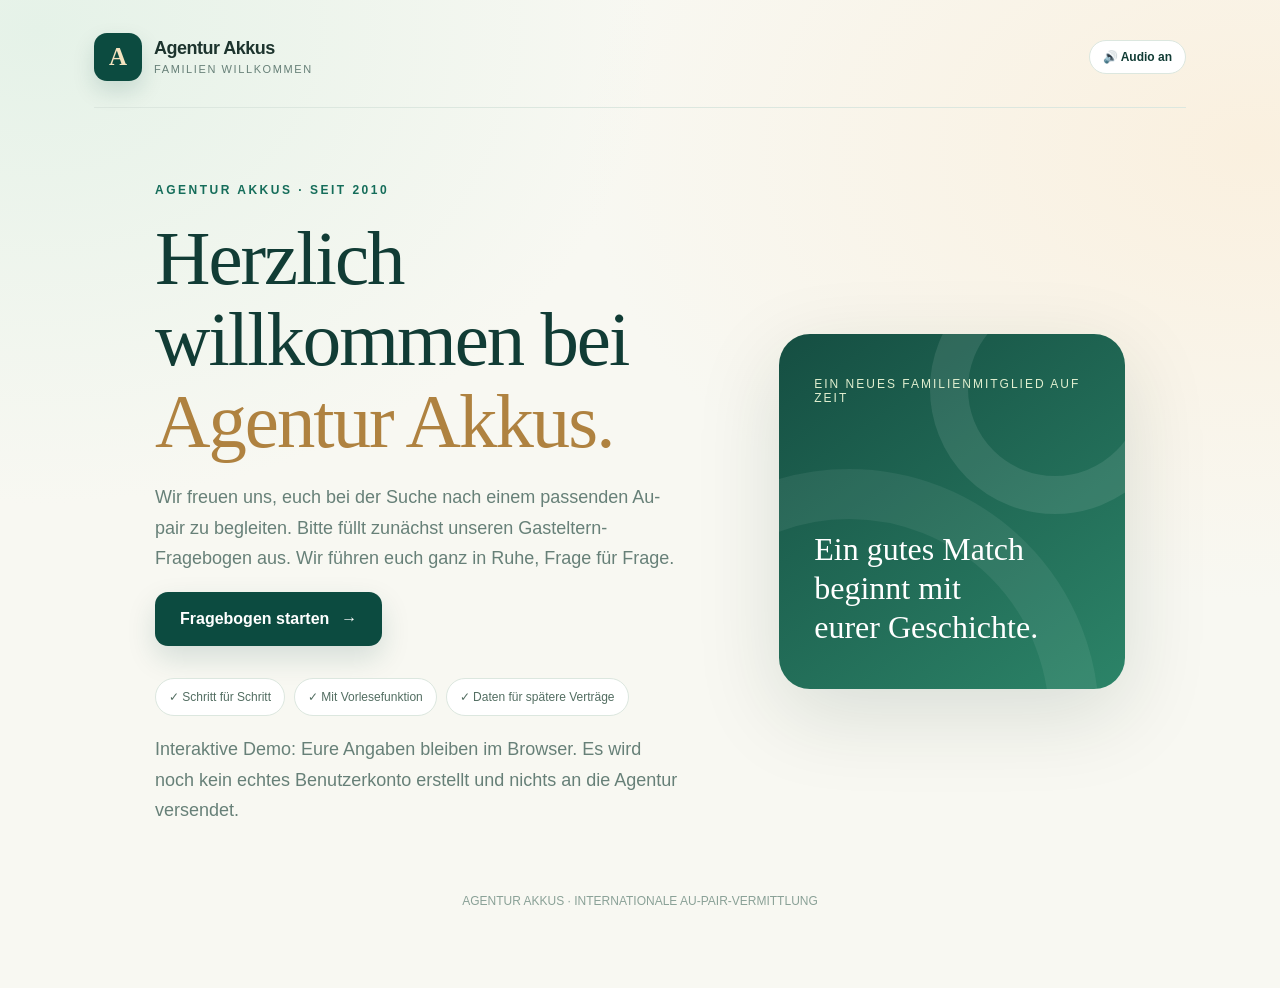
==== akkus-gasteltern-fragebogen/index.html @ 201a1f7a "Read only the main question aloud and retain free natural German voice selection" ====
<!doctype html>
<html lang="de">
<head>
<meta charset="utf-8"><meta name="viewport" content="width=device-width,initial-scale=1,viewport-fit=cover"><meta name="theme-color" content="#104e43"><meta name="referrer" content="no-referrer">
<title>Agentur Akkus · Gasteltern-Fragebogen</title>
<style>
:root{--pine:#0c4b40;--green:#156d5a;--deep:#113c35;--accent:#d7b46c;--cream:#f8f8f2;--white:#fff;--text:#1d342e;--muted:#678078;--line:#dce7df;--light:#ecf5ed;--danger:#b84036;--shadow:0 25px 85px rgba(7,44,33,.13)}
*{box-sizing:border-box}html{scroll-behavior:smooth}body{margin:0;min-height:100vh;background:radial-gradient(ellipse at 3% 3%,#e5f2e8 0,transparent 35%),radial-gradient(ellipse at 98% 15%,#faf0df 0,transparent 38%),var(--cream);font-family:Inter,-apple-system,BlinkMacSystemFont,"Segoe UI",sans-serif;color:var(--text);-webkit-font-smoothing:antialiased}
button,input,textarea,select{font:inherit}button{cursor:pointer}a{color:var(--green)}.shell{max-width:1140px;margin:0 auto;padding:25px 24px 80px}.header{display:flex;align-items:center;justify-content:space-between;gap:16px;min-height:64px}.brand{display:flex;align-items:center;gap:12px;text-decoration:none;color:var(--text)}.mark{width:48px;height:48px;border-radius:13px;background:var(--pine);color:#f5e3bf;display:grid;place-items:center;font-size:25px;font-family:Georgia,serif;font-weight:700;box-shadow:0 10px 22px #0c4b4026}.brandword{display:block;font-size:18px;font-weight:800;letter-spacing:-.5px}.subbrand{font-size:11px;color:var(--muted);letter-spacing:1.6px;text-transform:uppercase}.headright{display:flex;gap:8px;align-items:center}.tinybtn{border:1px solid var(--line);border-radius:30px;background:#fff;padding:9px 13px;color:var(--deep);font-weight:650;font-size:12px;white-space:nowrap}.tinybtn:hover{border-color:var(--green)}.topline{border-top:1px solid var(--line);margin:18px 0 35px}.eyebrow{font-size:12px;text-transform:uppercase;letter-spacing:2.5px;font-weight:800;color:var(--green)}.intro{max-width:970px;margin:72px auto 35px;display:grid;grid-template-columns:1.25fr .75fr;gap:48px;align-items:center}.intro h1{font-family:Georgia,'Times New Roman',serif;font-size:clamp(46px,6vw,78px);line-height:1.06;letter-spacing:-2px;font-weight:500;color:var(--deep);margin:20px 0}.intro p{color:var(--muted);font-size:18px;line-height:1.7;max-width:530px}.gold{color:#af8240}.btn{border:1px solid transparent;display:inline-flex;align-items:center;justify-content:center;gap:12px;padding:16px 24px;border-radius:13px;min-height:54px;font-weight:760;transition:transform .15s,background .15s;white-space:normal;text-align:center}.btn:hover{transform:translateY(-1px)}.btn:focus-visible,.tinybtn:focus-visible,input:focus-visible,textarea:focus-visible,select:focus-visible,.choice:focus-visible{outline:3px solid var(--accent);outline-offset:2px}.primary{background:var(--pine);color:white;box-shadow:0 12px 29px #0c4b4026}.primary:hover{background:#126353}.secondary{color:var(--pine);background:white;border-color:var(--line)}.plain{color:var(--muted);background:transparent;padding:13px}.decor{height:355px;border-radius:31px;background:linear-gradient(145deg,#154e42,#2c8468);position:relative;overflow:hidden;box-shadow:var(--shadow);color:#fff}.decor:after{content:'';width:400px;height:400px;border-radius:50%;position:absolute;left:-180px;bottom:-280px;border:50px solid #ffffff11}.decor .sun{position:absolute;width:250px;height:250px;top:-70px;right:-55px;border:38px solid #ffffff18;border-radius:50%}.decor .inscription{position:absolute;top:43px;left:35px;right:35px;z-index:1;color:#e0eecf;font-size:12px;letter-spacing:2px;text-transform:uppercase}.decor .quote{font-family:Georgia,serif;position:absolute;bottom:42px;left:35px;right:22px;font-size:32px;line-height:1.22}.stepsrow{display:flex;flex-wrap:wrap;gap:9px;margin-top:32px}.stepsrow span{display:inline-flex;align-items:center;gap:7px;background:#fff;border:1px solid var(--line);border-radius:30px;font-size:12px;color:#526d61;padding:11px 13px}.note{font-size:12px;line-height:1.6;color:var(--muted);margin:18px 0}.regwrap{max-width:560px;margin:50px auto}.spotlight{background:#fff;border:1px solid #e2eae3;border-radius:29px;padding:44px 46px 35px;box-shadow:var(--shadow);position:relative;animation:spot .25s ease-out}.spotlight:before{content:'';pointer-events:none;position:absolute;inset:-11px;border:2px solid #d0e6d3;border-radius:38px;opacity:.65}@keyframes spot{from{transform:scale(.975) translateY(10px);opacity:.25}to{transform:scale(1) translateY(0);opacity:1}}.regwrap h1,.question h1,.done h1{font-family:Georgia,serif;line-height:1.12;color:var(--deep);font-weight:500;letter-spacing:-1.2px}.regwrap h1{font-size:clamp(35px,5vw,47px);margin:12px 0 12px}.regwrap .regdesc{color:var(--muted);line-height:1.6;margin:0 0 26px}.tag{display:inline-flex;align-items:center;gap:6px;border-radius:30px;background:#edf5eb;color:var(--green);font-size:11px;letter-spacing:.8px;font-weight:800;padding:9px 12px;text-transform:uppercase}.field{margin:18px 0}.field label,.fieldlegend{display:block;font-size:14px;font-weight:740;margin-bottom:9px}.fieldhint{color:var(--muted);font-weight:400;font-size:12px;display:block;margin-top:5px}.input,.select,.textarea{display:block;min-height:58px;width:100%;padding:14px 16px;border:1.5px solid #ccdcd2;background:#fcfefc;color:var(--deep);border-radius:12px;font-size:17px;outline:none;transition:border .15s,box-shadow .15s}.input:focus,.select:focus,.textarea:focus{border-color:var(--green);box-shadow:0 0 0 4px #e3f4e8}.textarea{min-height:105px;resize:vertical}.formfields{display:grid;grid-template-columns:1fr 1fr;gap:0 16px}.formfields .wide{grid-column:1/-1}.choicegroup{display:flex;gap:9px;flex-wrap:wrap}.choice{border:1.5px solid #d3e1d7;background:#fff;border-radius:12px;min-height:50px;padding:12px 16px;color:var(--deep);font-size:14px;font-weight:650}.choice.selected{background:var(--pine);color:white;border-color:var(--pine)}.optionhint{font-weight:400;color:var(--muted);font-size:12px;margin-top:7px;line-height:1.5}.chkline{display:flex;align-items:flex-start;gap:12px;cursor:pointer;line-height:1.6;font-weight:650}.chkline input{width:22px;height:22px;accent-color:var(--pine);flex-shrink:0;margin:1px 0}.progressarea{max-width:900px;margin:28px auto 25px}.progress-top{display:flex;justify-content:space-between;align-items:center;gap:12px;margin-bottom:11px;color:var(--muted);font-size:13px}.progress-top b{color:var(--pine);font-size:17px}.progress-track{height:9px;border-radius:10px;background:#e1e9e1;overflow:hidden}.progress-fill{height:100%;border-radius:10px;background:linear-gradient(90deg,var(--green),#80aa76);transition:width .2s}.sections{display:flex;gap:6px;overflow-x:auto;scrollbar-width:none;margin:16px 0 0;padding-bottom:7px}.sections::-webkit-scrollbar{display:none}.section-pill{flex:1;min-width:130px;border:1px solid var(--line);background:#fff;color:var(--muted);padding:11px 10px;font-size:11px;font-weight:700;border-radius:11px;white-space:nowrap;text-align:center}.section-pill.active{background:var(--pine);color:white;border-color:var(--pine)}.section-pill.completed{background:#e7f3e8;color:var(--green);border-color:#c6ddcb}.question{max-width:800px;margin:36px auto 0}.focus-wrap{position:relative}.focus-wrap:before{content:'';position:absolute;z-index:-1;width:95%;height:100%;left:2%;top:16px;background:#d7e4d8;filter:blur(45px);border-radius:50%}.qmeta{display:flex;gap:8px;align-items:center;justify-content:space-between;margin-bottom:21px;flex-wrap:wrap}.qcount{color:var(--muted);font-size:13px}.voicepanel{margin-top:14px;padding:15px;background:#f5f9f6;border:1px solid var(--line);border-radius:14px}.voicepanel[hidden]{display:none!important}.voicepanel .fieldlegend{margin-bottom:9px}.voicepanel .optionhint{margin-bottom:0}.question h1{font-size:clamp(33px,5.5vw,52px);margin:14px 0 12px;max-width:650px}.qdesc{font-size:16px;color:var(--muted);line-height:1.62;max-width:600px;margin:0 0 24px}.voicebtn{display:inline-flex;gap:7px;align-items:center;border:1px solid var(--line);padding:9px 13px;background:#f8fbf8;border-radius:30px;color:var(--deep);font-size:12px;font-weight:740}.err{color:var(--danger);background:#ffefed;border:1px solid #efbbb4;padding:12px;border-radius:9px;font-size:13px;line-height:1.4;margin:13px 0 0}.foot{display:flex;align-items:center;justify-content:space-between;gap:12px;margin-top:27px;padding-top:24px;border-top:1px solid var(--line)}.footright{display:flex;gap:9px}.infonote{margin-top:17px;font-size:12px;line-height:1.6;color:var(--muted)}.mini{font-size:12px}.divider{height:1px;background:var(--line);margin:25px 0}.done{max-width:850px;margin:45px auto}.done h1{font-size:clamp(37px,5vw,55px)}.summary-section{border:1px solid var(--line);border-radius:14px;background:white;margin:12px 0;overflow:hidden}.summary-section h3{padding:17px 20px;border-bottom:1px solid var(--line);margin:0;font-size:16px;color:var(--deep)}.summary-items{display:grid;grid-template-columns:1fr 1fr;gap:10px;padding:18px 20px}.summary-item small{display:block;color:var(--muted);font-size:11px;margin-bottom:4px}.summary-item span{display:block;font-size:14px;color:var(--text);word-break:break-word}.summary-actions{display:flex;gap:8px;flex-wrap:wrap}.ba-label{color:#c49d62;font-weight:800;font-size:11px;letter-spacing:.8px}.footerbrand{text-align:center;color:#8aa197;font-size:12px;margin:50px auto 0}#printReport{display:none}
@media(max-width:720px){.shell{padding:16px 14px 45px}.header{min-height:52px}.mark{height:40px;width:40px;font-size:20px}.brandword{font-size:16px}.subbrand{font-size:9px}.headright .savebtn{display:none}.topline{margin:12px 0 20px}.intro{display:block;margin:36px 0}.intro h1{font-size:49px}.intro p{font-size:16px}.decor{height:215px;margin:32px 0 0}.decor .quote{font-size:26px;bottom:25px}.decor .inscription{top:25px}.spotlight{padding:26px 20px 25px;border-radius:23px}.spotlight:before{inset:-5px;border-radius:28px}.question{margin-top:22px}.question h1{font-size:35px}.qmeta{margin-bottom:14px}.formfields{grid-template-columns:1fr}.formfields .wide{grid-column:auto}.field{margin:13px 0}.foot{display:block}.footright{margin-top:12px;display:flex}.footright .btn{flex:1;padding:14px 10px;min-width:0}.foot>.btn{width:100%}.regwrap{margin:29px auto}.summary-items{grid-template-columns:1fr}.sections .section-pill{min-width:132px}.headright{gap:5px}.tinybtn{padding:8px 9px}.decor .sun{width:160px;height:160px}}
@media print{body{background:white;color:black}#app{display:none!important}#printReport{display:block!important;margin:10mm;font-size:12px}#printReport h1{font-family:Georgia,serif;font-size:28px}#printReport h2{font-size:16px;padding:5px 0;border-bottom:1px solid #bbb}#printReport table{width:100%;border-collapse:collapse}#printReport td{vertical-align:top;border-bottom:1px solid #ddd;padding:6px 3px}#printReport td:first-child{width:42%;color:#555}#printReport section{page-break-inside:avoid}}
</style>
</head>
<body>
<div id="app" class="shell"></div><div id="printReport"></div>
<script>
(()=>{'use strict';
const $=q=>document.querySelector(q),app=$('#app');
const secNames=['Familie & Kontakt','Kinder & Haushalt','Wohnen & Umgebung','Alltag & Aufgaben','Wünsche & Profil','BA & Vertrag'];
const BA_MAP={apFirst:'4',apLast:'5',apDob:'6',apNation:'7',apGender:'8',apEntry:'9',street:'10',houseNo:'11',zip:'12',city:'13',phone:'14',mail:'15',p1first:'16',p1last:'17',p1nation:'18',single:'19',p2first:'20',p2last:'21',p2nation:'22',relation:'23',kids:'24',apContractStart:'25',apContractEnd:'25',apRelated:'26',germanMotherTongue:'27',euMember:'28',apGermanA1:'29',apCultural:'30',course70:'31',courseProvider:'32',courseTravel:'33',familyConnection:'34',careDuties:'35',outsideWork:'36',overLimit:'37',freeTime:'38',paidHoliday:'39',roomOwn:'40',freeFood:'41',sharedMeals:'42',pocket280:'43',insured:'44',insuranceProvider:'45',religiousPractice:'46',apVisa:'47',apMediated:'48',apMediator:'49',apInitiative:'50',apRecruited:'51',apAgencySupport:'52',currentAP:'53',oldAPEnd:'54',oldAPFirst:'55',oldAPLast:'56',oldAPDob:'57',oldAPNation:'58',contractAttached:'59',baLeaflet:'60',baRemark:'61',baSignPlace:'62',baSignDate:'63'};
const raw=[];let active=[],state={phase:'welcome',values:{},stepId:'',autoAudio:true,visited:{},email:'',error:''};
const txt=(id,label,required=false,extra={})=>({id,label,type:'text',required,...extra});
const dat=(id,label,required=false)=>({id,label,type:'date',required});
const rad=(id,label,options=['Ja','Nein'],required=false,extra={})=>({id,label,type:'radio',options,required,...extra});
const yes=(id,label,required=false)=>rad(id,label,['Ja','Nein','Noch nicht bekannt'],required);
const sel=(id,label,options,required=false)=>({id,label,type:'select',options,required});
const area=(id,label,required=false)=>({id,label,type:'textarea',required});
const num=(id,label,required=false,extra={})=>({id,label,type:'number',required,...extra});
const check=(id,label)=>({id,label,type:'check',required:false});
const multi=(id,label,options)=>({id,label,type:'multi',options,required:false});
function add(sec,id,title,desc,fields,extra={}){if(fields.length>3)throw Error('Too many fields: '+id);raw.push({sec,id,title,desc,fields,...extra})}
const opt=(id)=>String(state.values[id]??'').trim();
// 1: Adults & contact; official BA references 10-23 & family questionnaire.
add(0,'one-name','Wie heißt Elternteil 1?','Bitte gebt den Vor- und Nachnamen ein.',[txt('p1first','Vorname',true,{ba:'16'}),txt('p1last','Nachname',true,{ba:'17'})]);
add(0,'single','Seid ihr alleinerziehend?','Wenn du allein erziehst, überspringen wir automatisch Elternteil 2.',[rad('single','Familienform',['Ja, ich bin alleinerziehend','Nein, wir sind zwei Elternteile'],true,{ba:'19, 23'})]);
add(0,'one-details','Ein paar Angaben zu Elternteil 1','Für Familienprofil und BA-Fragebogen.',[txt('p1nation','Staatsangehörigkeit',true,{ba:'18'}),dat('p1dob','Geburtsdatum (freiwillig)'),txt('p1job','Beruf (freiwillig)')]);
add(0,'two-name','Wie heißt Elternteil 2?','Bitte gebt den Vor- und Nachnamen ein.',[txt('p2first','Vorname',true,{ba:'20'}),txt('p2last','Nachname',true,{ba:'21'})],{when:()=>opt('single')!=='Ja, ich bin alleinerziehend'});
add(0,'two-details','Angaben zu Elternteil 2','Nur bei Familien mit zwei Elternteilen.',[txt('p2nation','Staatsangehörigkeit',true,{ba:'22'}),dat('p2dob','Geburtsdatum (freiwillig)'),txt('p2job','Beruf (freiwillig)')],{when:()=>opt('single')!=='Ja, ich bin alleinerziehend'});
add(0,'relation','Wie lebt ihr zusammen?','Diese Angabe wird für das BA-Formular benötigt.',[sel('relation','Familienverhältnis',['Ehepartner/in','Lebenspartner/in','Unverheiratetes Paar'],true,{ba:'19, 23'})],{when:()=>opt('single')!=='Ja, ich bin alleinerziehend'});
add(0,'address-1','Wie lautet eure Straße?','Bitte gebt die Wohnanschrift eurer Gastfamilie ein.',[txt('street','Straße',true,{ba:'10'}),txt('houseNo','Hausnummer',true,{ba:'11'})]);
add(0,'address-2','Wo wohnt eure Familie?','Postleitzahl und Wohnort werden auch für den Vertrag benötigt.',[txt('zip','Postleitzahl',true,{ba:'12',inputmode:'numeric'}),txt('city','Wohnort',true,{ba:'13'})]);
add(0,'contact','Wie erreichen wir euch?','Bitte gebt eure Telefonnummer und Kontakt-E-Mail ein.',[txt('phone','Telefonnummer',true,{type:'tel',ba:'14'}),txt('mail','E-Mail',true,{type:'email',ba:'15'})]);
add(0,'one-extra','Weitere Angaben zu Elternteil 1','Diese Angaben aus dem ergänzenden Familienfragebogen sind freiwillig.',[rad('p1athome','Elternteil 1 tagsüber zu Hause?'),txt('p1religion','Konfession Elternteil 1 (freiwillig)')],{optional:true});
add(0,'two-extra','Weitere Angaben zu Elternteil 2','Diese Angaben aus dem ergänzenden Familienfragebogen sind freiwillig.',[rad('p2athome','Elternteil 2 tagsüber zu Hause?'),txt('p2religion','Konfession Elternteil 2 (freiwillig)')],{when:()=>opt('single')!=='Ja, ich bin alleinerziehend',optional:true});
add(0,'agencies','Zuständige Behörden','Hilft später beim Visum und der Behördenkommunikation.',[txt('arbeitsagentur','Zuständige Arbeitsagentur (wenn bekannt)'),txt('auslaenderamt','Zuständige Ausländerbehörde (wenn bekannt)')]);
// 2 children & household.
add(1,'children-count','Wie viele Kinder unter 18 wohnen bei euch?','Für ein Au-pair muss mindestens ein minderjähriges Kind im Haushalt leben.',[num('kids','Anzahl der Kinder unter 18',true,{min:1,max:12,ba:'24'})]);
add(1,'household-others','Leben weitere Personen im Haushalt?','Bitte nennt nur Personen, die für das Zusammenleben mit dem Au-pair relevant sind.',[rad('otherPersons','Weitere Personen?'),txt('otherPersonsDetails','Wenn ja, wer?')]);
add(1,'other-helpers','Habt ihr weitere Unterstützung?','Zum Beispiel Haushaltshilfe oder Kinderbetreuung.',[rad('helpers','Weitere Hilfskräfte?'),txt('helpersDetails','Wenn ja, welche?')]);
add(1,'family-language','Welche Sprachen sprecht ihr?','Die Sprachsituation ist auch für das BA-Verfahren wichtig.',[yes('germanMotherTongue','Ist Deutsch Muttersprache in eurer Familie?',true),txt('otherLanguages','Weitere gesprochene Sprachen')]);
add(1,'family-eu','Staatsangehörigkeit und Au-pair','Mindestens ein erwachsenes Familienmitglied mit deutscher, EU-/EWR- oder Schweizer Staatsangehörigkeit?', [yes('euMember','Trifft diese Aussage zu?',true)]);
// 3 home.
add(2,'home-type','Wie wohnt eure Familie?','So kann sich ein Au-pair euer Zuhause vorstellen.',[sel('urban','Wohnlage',['Großstadt','Stadt','Kleinstadt','Dorf']),sel('housetype','Wohnform',['Haus','Wohnung'])]);
add(2,'home-rooms','Wie groß ist euer Zuhause?','Die Anzahl der Zimmer einschließlich Badezimmer ist optional.',[num('rooms','Anzahl der Zimmer (einschließlich Bad)',false,{min:1,max:99}),txt('bigcity','Nächste größere Stadt')]);
add(2,'home-distances','Wie ist eure Umgebung?','Entfernungen können ungefähr angegeben werden.',[txt('bigcityDistance','Entfernung zur nächsten Großstadt'),txt('shoppingDistance','Entfernung zu Einkaufsmöglichkeiten')]);
add(2,'home-aupair','Wie wohnt euer Au-pair bei euch?','Ein eigenes Zimmer im Haushalt der Gastfamilie gehört zu den BA-Angaben.',[yes('roomOwn','Eigenes Zimmer innerhalb der Familienwohnung?',true),rad('bathOwn','Eigenes Bad?'),rad('tvOwn','Eigenes Fernsehgerät?')]);
add(2,'transport','Wie kommt das Au-pair zur Sprachschule?','Bitte nennt Verkehrsmittel und Entfernung zum nächsten Sprachkurs.',[txt('languageDistance','Entfernung zum nächsten Sprachkurs'),txt('transport','Verfügbare Verkehrsmittel')]);
add(2,'pets','Gibt es Haustiere?','Eine kurze Angabe genügt.',[rad('pets','Haustiere?'),txt('petsType','Wenn ja, welche?')]);
add(2,'smoking','Wird in eurem Haushalt geraucht?','Wichtig für die Auswahl eines passenden Au-pairs.',[rad('smokers','Wird bei euch geraucht?'),rad('aupairSmoke','Darf das Au-pair bei euch rauchen?')]);
add(2,'diet','Wie esst ihr als Familie?','Besondere Wünsche können später auch im Match besprochen werden.',[rad('vegetarian','Lebt eure Familie vegetarisch?'),area('foodNotes','Ernährung / Besonderheiten (freiwillig)')]);
add(2,'special-needs','Gibt es wichtige Besonderheiten?','Freiwillig: Bitte nur Angaben, die für das Zusammenleben oder die Aufgaben des Au-pairs wirklich nötig sind.',[area('specialNeeds','Besonderheiten oder Unterstützungsbedarf (freiwillig)')],{optional:true});
// 4 tasks and BA working conditions.
add(3,'hours','Wann braucht ihr Unterstützung?','Ihr könnt mehrere Zeiten auswählen.',[multi('helpTimes','Übliche Tageszeiten',['Vormittags','Nachmittags','Abends']),txt('dayOff','Bevorzugter freier Tag')]);
add(3,'daily-tasks','Welche Aufgaben sind vorgesehen?','Nur Kinderbetreuung und leichte Hausarbeit im Rahmen eines Au-pair-Verhältnisses.',[multi('tasks','Vorgesehene Aufgaben',['Kinderbetreuung','Leichte Hausarbeit','Einfache Mahlzeiten','Einkaufen','Bügeln'])]);
add(3,'driver','Soll das Au-pair Auto fahren?','Eine Führerscheinanforderung ist optional.',[rad('driver','Führerschein erwünscht?'),txt('drivingNotes','Weitere Hinweise zum Fahren')]);
add(3,'household-association','Gehört das Au-pair zur Familie?','Die Bundesagentur fragt ausdrücklich nach Familienanschluss.',[yes('familyConnection','Mithilfe im Haushalt mit Familienanschluss?',true)]);
add(3,'care','Sind pflegerische Aufgaben vorgesehen?','Die BA fragt nach Kranken-/Altenpflege. Solche Aufgaben gehören nicht zur regulären Au-pair-Tätigkeit.',[yes('careDuties','Pflegebedürftige Personen betreuen?',true)]);
add(3,'family-business','Soll das Au-pair andere Arbeiten ausführen?','Zum Beispiel Tätigkeiten im Familienbetrieb.',[yes('outsideWork','Andere Arbeiten, z. B. im Familienbetrieb?',true)]);
add(3,'daily-hours','Wie lange soll das Au-pair helfen?','Die BA fragt, ob mehr als 6 Stunden täglich oder mehr als 30 Wochenstunden einschließlich Babysitting vorgesehen sind.',[yes('overLimit','Mehr als 6 Stunden täglich oder 30 Stunden wöchentlich?',true)]);
add(3,'free-time','Welche Freizeit ist vorgesehen?','Mindestens 1,5 freie Tage pro Woche, davon monatlich ein Sonntag, und vier freie Abende.',[yes('freeTime','Sind diese freien Zeiten gewährleistet?',true)]);
add(3,'holiday','Wie ist der Urlaub geregelt?','BA-Frage: bezahlter Urlaub, in der Regel vier Wochen pro Jahr.',[yes('paidHoliday','Bekommt das Au-pair den zustehenden bezahlten Urlaub?',true)]);
add(3,'food','Wie wird das Au-pair verpflegt?','Kostenlose Verpflegung und gemeinsame Mahlzeiten sind wichtige Bestandteile.',[yes('freeFood','Volle kostenlose Verpflegung?',true),yes('sharedMeals','Gemeinsame Mahlzeiten und dasselbe Essen?',true)]);
add(3,'pocket','Wie hoch ist das Taschengeld?','Die BA fragt nach 280 Euro monatlich.',[yes('pocket280','Erhält das Au-pair 280 Euro Taschengeld pro Monat?',true)]);
add(3,'course','Wird ein Deutschkurs ermöglicht?','Die BA fragt nach einem Deutschkurs und zusätzlich 70 Euro monatlich.',[yes('course70','Deutschkurs und 70 Euro monatlich zusätzlich?',true)]);
add(3,'course-provider','Wo kann das Au-pair Deutsch lernen?','Sprachschule oder Kursanbieter, wenn bekannt.',[txt('courseProvider','Sprachschule / Kursanbieter'),yes('courseTravel','Übernehmt ihr Fahrtkosten zum nächstgelegenen Sprachkurs?',true)],{when:()=>opt('course70')!=='Nein'});
add(3,'insurance','Wie ist die Versicherung geregelt?','Gefragt wird Versicherung für Krankheit, Schwangerschaft, Geburt und Unfall.',[yes('insured','Ist dieser Versicherungsschutz vorgesehen?',true)]);
add(3,'insurance-provider','Bei welchem Anbieter?','Zum Beispiel Care Concept oder ein anderer Anbieter. Die Auswahl ist noch nicht verbindlich.',[txt('insuranceProvider','Versicherungsanbieter / noch offen')],{when:()=>opt('insured')!=='Nein'});
add(3,'religious-freedom','Ist Religionsausübung möglich?','Die BA fragt nach der Möglichkeit zur freien Religionsausübung.',[yes('religiousPractice','Kann das Au-pair seine Religion ausüben?',true)]);
add(3,'travel-costs','Übernehmt ihr Reisekosten?','Aus dem ergänzenden Familienfragebogen.',[rad('travelExpenses','Reisekosten übernehmen?'),txt('travelAmount','Falls ja, in welcher Höhe?')]);
// 5 wishes, profile.
add(4,'arrival','Wann möchtet ihr ein Au-pair aufnehmen?','Ein ungefährer Zeitraum reicht für das Basisprofil.',[dat('wishStart','Gewünschter Beginn',true),num('wishMonths','Gewünschte Dauer (Monate)',false,{min:1,max:24})]);
add(4,'age-preferences','Habt ihr Wünsche zum Alter?','Die Altersangabe ist nur eine Präferenz.',[sel('agePref','Alter des Au-pairs',['18–20 Jahre','21–25 Jahre','Egal'])]);
add(4,'nationality-preferences','Habt ihr Länderwünsche?','Ihr könnt auch „Egal“ eintragen.',[rad('nationPref','Bestimmte Staatsangehörigkeit erwünscht?'),txt('nationPrefWhich','Wenn ja, welche?')]);
add(4,'family-hobbies','Was macht eure Familie gern?','Erzählt kurz, was euren Alltag besonders macht.',[area('hobbies','Hobbys und Interessen')]);
add(4,'experience','Hattet ihr schon einmal ein Au-pair?','Diese Information hilft uns bei der Begleitung.',[rad('previousExperience','Schon einmal ein Au-pair aufgenommen?'),area('experienceNotes','Erfahrungen / Wünsche (freiwillig)')]);
add(4,'preferences','Was ist euch besonders wichtig?','Zum Beispiel Deutschkenntnisse, Hobbys oder Erfahrung mit Kindern.',[area('familyWishes','Was soll euer Au-pair mitbringen?')]);
add(4,'discovery','Wie habt ihr Agentur Akkus gefunden?','Optional.',[txt('heardOf','Wie habt ihr von Agentur Akkus erfahren?')],{optional:true});
add(4,'share-consent','Dürfen wir eure Adresse weitergeben?','Freiwillige Einwilligung für die Weitergabe an passende Au-pairs oder Gastfamilien. Keine automatische Weitergabe in dieser Demo.',[rad('shareAddress','Adressweitergabe erlaubt?',['Ja, mit Einwilligung','Nein'],true)]);
// BA after match: 4-9, 25-26, 29-30, 47-61, 62-64.
add(5,'aupair-identity','Wie heißt euer ausgewähltes Au-pair?','Diesen Abschnitt könnt ihr nach einem Match ergänzen.',[txt('apFirst','Vorname',false,{ba:'4'}),txt('apLast','Nachname',false,{ba:'5'})]);
add(5,'aupair-bio','Angaben zum Au-pair','Für das Zustimmungs-/Arbeitsgenehmigungsverfahren.',[dat('apDob','Geburtsdatum'),txt('apNation','Staatsangehörigkeit'),sel('apGender','Geschlecht',['Männlich','Weiblich','Divers'])]);
add(5,'aupair-start','Wann kommt das Au-pair?','Einreise und Vertragsdauer können sich unterscheiden.',[dat('apEntry','Einreise zur Familie (BA 9)'),dat('apContractStart','Vertragsbeginn (BA 25)'),dat('apContractEnd','Vertragsende (BA 25)')]);
add(5,'aupair-related','Ist das Au-pair mit euch verwandt?','Diese Frage ist ausdrücklich Bestandteil des BA-Formulars.',[yes('apRelated','Verwandtschaft mit den Gasteltern?')]);
add(5,'aupair-german','Welche Deutschkenntnisse hat das Au-pair?','Das BA-Formular fragt nach Grundkenntnissen der Umgangssprache auf mindestens Niveau A1.',[yes('apGermanA1','Mindestens A1 vorhanden?')]);
add(5,'aupair-goal','Was ist das Ziel des Au-pair-Aufenthalts?','Der Aufenthalt dient insbesondere Sprache und kulturellem Austausch.',[yes('apCultural','Sprachkenntnisse und Allgemeinwissen über Deutschland erweitern?')]);
add(5,'visa','Ist das Visum bereits beantragt?','Nur soweit für das ausgewählte Au-pair ein Visum erforderlich ist.',[rad('apVisa','Visum beantragt?',['Ja','Nein','Nicht erforderlich','Noch nicht bekannt'])]);
add(5,'agency','Wie kam der Kontakt zustande?','Angaben zur Vermittlung nach BA-Fragen 48 und 49.',[yes('apMediated','Wurde das Au-pair vermittelt?'),txt('apMediator','Falls ja: durch wen?',false,{placeholder:'z. B. Agentur Akkus'})]);
add(5,'self-apply','Hat das Au-pair sich selbst beworben?','Zur Unterscheidung von Eigenbewerbung und Anwerbung.',[yes('apInitiative','Selbstständig bei euch beworben?'),yes('apRecruited','Von euch angeworben?')]);
add(5,'agency-support','Wer betreut das Au-pair?','Die BA fragt nach der Betreuung während des Aufenthalts.',[yes('apAgencySupport','Wird es vom Vermittler betreut?')]);
add(5,'previous-ap','Ist noch ein weiteres Au-pair bei euch?','Wenn nein, werden die Angaben zum bisherigen Au-pair übersprungen.',[yes('currentAP','Ist noch ein bisheriges Au-pair in der Familie?')]);
add(5,'previous-ap-details','Angaben zum bisherigen Au-pair','Nur falls derzeit noch ein Au-pair bei euch lebt.',[dat('oldAPEnd','Bis wann bleibt es?'),txt('oldAPFirst','Vorname des bisherigen Au-pairs'),txt('oldAPLast','Nachname des bisherigen Au-pairs')],{when:()=>opt('currentAP')==='Ja'});
add(5,'previous-ap-bio','Weitere Angaben zum bisherigen Au-pair','Geburtsdatum und Staatsangehörigkeit.',[dat('oldAPDob','Geburtsdatum'),txt('oldAPNation','Staatsangehörigkeit')],{when:()=>opt('currentAP')==='Ja'});
add(5,'contract','Ist der Vertrag vorbereitet?','Später wird das unterschriebene offizielle Dokument benötigt.',[rad('contractAttached','Au-pair-Vertrag beigefügt?',['Ja','Nein, wird nachgereicht','Noch nicht bekannt'])]);
add(5,'leaflet','Habt ihr das BA-Merkblatt erhalten?','Bitte beantwortet diese Frage erst nach tatsächlichem Erhalt.',[yes('baLeaflet','Merkblatt „Au-pair in deutschen Familien“ erhalten?')]);
add(5,'remark','Möchtet ihr etwas ergänzen?','Bemerkungen für das BA-Formular.',[area('baRemark','Bemerkungen (BA 61)')],{optional:true});
add(5,'signature','Angaben zur Unterschrift','Für die offizielle Einreichung muss der BA-Fragebogen zusätzlich eigenhändig oder zulässig elektronisch unterschrieben werden.',[txt('baSignPlace','Ort (BA 62)'),dat('baSignDate','Datum (BA 63)'),check('baSignPending','Mir ist bekannt, dass eine echte Unterschrift noch erforderlich ist.')]);
function getSteps(){const list=[];for(const q of raw){if(q.sec===1 && q.id==='household-others'){let n=Math.min(12,Math.max(0,parseInt(opt('kids')||'0',10)||0));for(let i=0;i<n;i++){list.push({sec:1,id:`child-${i+1}`,title:`Erzählt uns von Kind ${i+1}`,desc:'Vorname, Geburtsdatum und Betreuung bzw. Schule.',fields:[txt(`child${i+1}name`,'Vorname des Kindes',true),dat(`child${i+1}birth`,'Geburtsdatum',true),sel(`child${i+1}place`,'Kindergarten oder Schule?',['Kindergarten','Schule','Zu Hause','Anderes'])]})}}if(!q.when||q.when())list.push(q)}return list}
const esc=s=>String(s??'').replace(/[&<>"']/g,c=>({'&':'&amp;','<':'&lt;','>':'&gt;','"':'&quot;',"'":'&#39;'}[c]));
const head=`<header class="header"><a class="brand" href="#" id="toHome" aria-label="Agentur Akkus"><span class="mark">A</span><span><span class="brandword">Agentur Akkus</span><span class="subbrand">Familien willkommen</span></span></a><div class="headright"><button class="tinybtn" id="audioToggle" title="Automatisches Vorlesen ein- und ausschalten">${state.autoAudio?'🔊 Audio an':'🔇 Audio aus'}</button><button class="tinybtn savebtn" id="saveLocal" title="Nur auf diesem Gerät speichern">Zwischenspeichern</button></div></header><div class="topline"></div>`;
function header(){return `<header class="header"><div class="brand"><span class="mark">A</span><span><span class="brandword">Agentur Akkus</span><span class="subbrand">Familien willkommen</span></span></div><div class="headright"><button class="tinybtn" id="audioToggle" title="Automatisches Vorlesen">${state.autoAudio?'🔊 Audio an':'🔇 Audio aus'}</button>${state.phase==='form'||state.phase==='done'?'<button class="tinybtn savebtn" id="saveLocal">Zwischenspeichern</button>':''}</div></header><div class="topline"></div>`}
function renderWelcome(){app.innerHTML=header()+`<main class="intro"><div><span class="eyebrow">Agentur Akkus · Seit 2010</span><h1>Herzlich willkommen bei <span class="gold">Agentur Akkus.</span></h1><p>Wir freuen uns, euch bei der Suche nach einem passenden Au-pair zu begleiten. Bitte füllt zunächst unseren Gasteltern-Fragebogen aus. Wir führen euch ganz in Ruhe, Frage für Frage.</p><button class="btn primary" id="startWelcome">Fragebogen starten <span aria-hidden="true">→</span></button><div class="stepsrow"><span>✓ Schritt für Schritt</span><span>✓ Mit Vorlesefunktion</span><span>✓ Daten für spätere Verträge</span></div><p class="note">Interaktive Demo: Eure Angaben bleiben im Browser. Es wird noch kein echtes Benutzerkonto erstellt und nichts an die Agentur versendet.</p></div><div class="decor" aria-hidden="true"><div class="sun"></div><div class="inscription">Ein neues Familienmitglied auf Zeit</div><div class="quote">Ein gutes Match<br>beginnt mit<br>eurer Geschichte.</div></div></main><div class="footerbrand">AGENTUR AKKUS · INTERNATIONALE AU-PAIR-VERMITTLUNG</div>`}
function renderReg(){app.innerHTML=header()+`<main class="regwrap"><div class="spotlight"><span class="tag">Schritt 1 · Demo-Anmeldung</span><h1>Schön, dass ihr da seid.</h1><p class="regdesc">Gebt eure E-Mail-Adresse ein und wählt ein Passwort für die Demo. Danach startet euer Fragebogen mit Fortschrittsanzeige.</p><form id="regForm"><div class="field"><label for="regEmail">E-Mail-Adresse</label><input class="input" id="regEmail" type="email" autocomplete="email" required value="${esc(state.email)}" placeholder="familie@beispiel.de"></div><div class="field"><label for="regPassword">Neues Demo-Passwort</label><input class="input" type="password" id="regPassword" autocomplete="new-password" minlength="8" required placeholder="Mindestens 8 Zeichen"></div><div class="note">Dies ist noch keine echte Registrierung: Das Passwort wird weder gespeichert noch an einen Server übertragen. Bitte verwendet kein Passwort, das ihr anderswo benutzt.</div>${state.error?`<div class="err" role="alert">${esc(state.error)}</div>`:''}<button class="btn primary" style="width:100%" type="submit">Weiter zum Familienprofil →</button></form></div></main>`}
function sectionProgress(){const list=getSteps().filter(x=>x.sec<5);const handled=list.filter(q=>state.visited[q.id]).length;const progress=list.length?Math.round(100*handled/list.length):0;return {handled,total:list.length,progress}}
function getActive(){active=getSteps();let i=active.findIndex(q=>q.id===state.stepId);if(i<0)i=0;state.stepId=active[i]?.id??'';return {i,q:active[i]}}
function fieldHTML(f){let value=state.values[f.id];const hint=f.hint?`<div class="fieldhint">${esc(f.hint)}</div>`:'';
let out=`<div class="field ${f.type==='textarea'||f.type==='multi'?'wide':''}">`;
if(f.type==='check')return out+`<label class="chkline"><input type="checkbox" data-field="${f.id}" ${value?'checked':''}><span>${esc(f.label)}</span></label></div>`;
out+=`<label class="fieldlegend" for="f-${esc(f.id)}">${esc(f.label)} ${f.required?'<span style="color:#b54b3c">*</span>':''}</label>`;
if(f.type==='radio'||f.type==='multi'){let vals=f.type==='multi'?(Array.isArray(value)?value:[]):[];out+=`<div class="choicegroup" role="group" aria-label="${esc(f.label)}">${f.options.map(o=>`<button type="button" class="choice ${f.type==='radio'?value===o?'selected':'':vals.includes(o)?'selected':''}" data-choice="${esc(f.id)}" data-option="${esc(o)}" aria-pressed="${f.type==='radio'?value===o:vals.includes(o)}">${esc(o)}</button>`).join('')}</div>`}
else if(f.type==='select'){out+=`<select id="f-${esc(f.id)}" data-field="${esc(f.id)}" class="select"><option value="">Bitte auswählen</option>${f.options.map(o=>`<option ${value===o?'selected':''}>${esc(o)}</option>`).join('')}</select>`}
else if(f.type==='textarea')out+=`<textarea id="f-${esc(f.id)}" data-field="${esc(f.id)}" class="textarea" placeholder="Hier könnt ihr eure Antwort eingeben">${esc(value)}</textarea>`;
else {const type=f.type||'text';out+=`<input id="f-${esc(f.id)}" data-field="${esc(f.id)}" class="input" type="${esc(type)}" ${f.min!==undefined?`min="${f.min}"`:''} ${f.max!==undefined?`max="${f.max}"`:''} ${f.inputmode?`inputmode="${f.inputmode}"`:''} value="${esc(value)}" ${f.required?'required':''} placeholder="${esc(f.placeholder||'Bitte eingeben')}">`}
return out+hint+`</div>`;
}
let preferredVoiceName='';
try{preferredVoiceName=localStorage.getItem('agenturAkkusVoiceNameV2')||''}catch{}
function germanVoices(){
  if(!('speechSynthesis' in window))return [];
  return window.speechSynthesis.getVoices().filter(v=>/^de([_-]|$)/i.test(v.lang||''));
}
function voiceScore(v){
  const n=v.name.toLowerCase();let score=(v.lang||'').toLowerCase()==='de-de'?60:30;
  if(/natural|neural|premium|enhanced|hochwertig|high quality/i.test(n))score+=100;
  if(/google/i.test(n))score+=35;
  if(/microsoft/i.test(n))score+=25;
  if(/anna|petra|katja|siri|helena|marlene|viktoria|klara|isabella|seraphina/i.test(n))score+=18;
  if(/compact|basic|espeak|robot|low quality/i.test(n))score-=100;
  if(v.default)score+=8;
  return score;
}
function voiceOptionsHTML(){
  const vv=germanVoices().slice().sort((a,b)=>voiceScore(b)-voiceScore(a));
  if(!vv.length)return '<option value="">Automatisch – deutsche Browserstimme</option>';
  return '<option value="">Automatisch – beste verfügbare Stimme</option>'+vv.map(v=>'<option value="'+esc(v.name)+'" '+(preferredVoiceName===v.name?'selected':'')+'>'+esc(v.name)+' ('+esc(v.lang)+')</option>').join('');
}
function voicePanelHTML(){return '<div class="voicepanel" id="voicePanel" hidden><label for="voiceSelect" class="fieldlegend">Deutsche Stimme auswählen</label><select class="select" id="voiceSelect">'+voiceOptionsHTML()+'</select><p class="optionhint">Kostenlos: Wir verwenden die verfügbaren Stimmen deines Geräts. Eine natürlichere Stimme wird bevorzugt, wenn sie vorhanden ist.</p></div>'}
function renderForm(){const {i,q}=getActive();if(!q){state.phase='done';render();return}const p=sectionProgress();const unit=q.sec;const isBA=unit===5;
let pills=secNames.map((name,idx)=>`<span class="section-pill ${idx===unit?'active':idx<unit?'completed':''}" title="${esc(name)}">${idx<unit?'✓ ':idx===unit?'● ':''}${esc(name)}</span>`).join('');
app.innerHTML=header()+`<div class="progressarea"><div class="progress-top"><span>${isBA?'Zusatzangaben nach dem Match':'Euer Familienprofil wird Schritt für Schritt vollständig'}</span><b>${isBA?'BA-Ergänzung':`${p.progress}% bearbeitet`}</b></div><div class="progress-track"><div class="progress-fill" style="width:${p.progress}%"></div></div><div class="sections">${pills}</div></div><main class="question"><div class="focus-wrap"><div class="spotlight" id="spot"><div class="qmeta"><span class="tag">${isBA?'BA & Vertrag':`Einheit ${unit+1} von 5`}</span><span class="qcount">Frage ${i+1} von ${active.length}</span></div><h1>${esc(q.title)}</h1><p class="qdesc">${esc(q.desc)}</p><button type="button" class="voicebtn" id="readQuestion" title="Nur die Hauptfrage vorlesen">🔊 Frage vorlesen</button> <button type="button" class="voicebtn" id="voiceSettings" aria-expanded="false">🎙 Stimme wählen</button>${voicePanelHTML()}<div class="divider"></div><div class="formfields">${q.fields.map(fieldHTML).join('')}</div>${state.error?`<div class="err" role="alert">${esc(state.error)}</div>`:''}<div class="foot"><button class="btn secondary" id="goBack" ${i===0?'disabled':''}>← Zurück</button><div class="footright">${q.optional||isBA?`<button class="btn plain" id="skipQuestion">Später</button>`:''}<button class="btn primary" id="goNext">${i===active.length-1?'Zur Übersicht ✓':q.sec===4&&i<active.length-1&&active[i+1].sec===5?'Profil abschließen →':'Weiter →'}</button></div></div><p class="infonote">${isBA?'Angaben nach dem Match ergänzen. Hier wird kein offizielles BA-Formular eingereicht.':'Nur die aktuelle Frage ist aktiv. Mit „Zurück“ könnt ihr Antworten jederzeit ändern.'}</p></div></div><p class="footerbrand">AGENTUR AKKUS · GASTELTERN-FRAGEBOGEN</p></main>`;
}
function validate(q){for(const f of q.fields){if(!f.required)continue;const v=state.values[f.id];if(v===undefined||v===null||String(v).trim()===''){return `Bitte füllt das Feld „${f.label}“ aus.`}if(f.type==='email'&&!/^\S+@\S+\.\S+$/.test(v))return 'Bitte gebt eine gültige E-Mail-Adresse ein.';if(f.id==='kids'&&(+v<1||+v>12))return 'Bitte gebt eine Anzahl zwischen 1 und 12 an.'}
if(q.id==='contact'){let v=opt('mail');if(!/^\S+@\S+\.\S+$/.test(v))return 'Bitte gebt eine gültige Kontakt-E-Mail ein.'}return ''}
function countAnswered(){return Object.entries(state.values).filter(([k,v])=>v!==''&&v!=null&&(Array.isArray(v)?v.length>0:v!==false)).length}
function family(){const last=opt('p1last');return last?'Familie '+last:'eure Familie'}
function summaryData(){const sections=secNames.map(name=>({name,rows:[]}));const seen=new Set();getSteps().forEach(step=>{step.fields.forEach(f=>{if(seen.has(f.id))return;seen.add(f.id);let v=state.values[f.id];if(v==null||v===''||(Array.isArray(v)&&!v.length))return;v=Array.isArray(v)?v.join(', '):v===true?'Ja':v===false?'Nein':String(v);sections[step.sec].rows.push({label:f.label+((BA_MAP[f.id]||f.ba)?` (BA ${BA_MAP[f.id]||f.ba})`:''),value:v,key:f.id})})});return sections}
function renderDone(){let rows=summaryData();let baseDone=getSteps().filter(s=>s.sec<5&&s.fields.some(f=>f.required)&&!validate(s)).length;let missing=getSteps().filter(s=>s.sec<5&&s.fields.some(f=>f.required)&&validate(s)).length;
app.innerHTML=header()+`<main class="done"><span class="tag">Euer Zwischenstand</span><h1>Vielen Dank, ${esc(family())}.</h1><p style="color:var(--muted);font-size:17px;line-height:1.65">Hier seht ihr eure bisherigen Angaben. Das Familienprofil umfasst fünf Einheiten. Die zusätzlichen BA-Angaben könnt ihr nach einem Match ergänzen.</p><div class="stepsrow"><span>✓ ${countAnswered()} Antworten erfasst</span><span>${missing?'○ '+missing+' Pflichtschritte offen':'✓ Basisprofil ausgefüllt'}</span><span>○ BA-Unterschrift noch offen</span></div><div class="summary-actions" style="margin:24px 0"> <button class="btn primary" id="editForm">${missing?'Pflichtangaben ergänzen':'Angaben bearbeiten'}</button><button class="btn secondary" id="openBA">BA-Fragen zum Au-pair →</button></div><div class="summary-actions" style="margin-bottom:22px"><button class="btn secondary" id="saveLocal">Zwischenspeichern</button><button class="btn secondary" id="exportJSON">Antworten exportieren</button><button class="btn secondary" id="printPDF">Drucken / Als PDF</button></div><div class="note">Wichtig: Dies ist eine Vorschau ohne Serveranbindung. Hier werden keine echten Konten angelegt und keine Angaben an Agentur Akkus verschickt. Die spätere BA-Einreichung benötigt das amtliche Formular und die erforderlichen Unterschriften.</div>${rows.map((s,idx)=>s.rows.length?`<section class="summary-section"><h3>${esc(s.name)} <span style="float:right;color:var(--muted);font-size:12px;font-weight:500">${s.rows.length} Angaben</span></h3><div class="summary-items">${s.rows.map(f=>`<div class="summary-item"><small>${esc(f.label)}</small><span>${esc(f.value)}</span></div>`).join('')}</div></section>`:'').join('')}<div class="summary-actions" style="margin-top:28px"><button class="btn secondary" id="resetAll">Alle Demo-Daten löschen</button></div></main>`}
function render(){if(state.phase==='welcome')renderWelcome();else if(state.phase==='register')renderReg();else if(state.phase==='form')renderForm();else renderDone();window.scrollTo({top:0,behavior:'instant'})}
function speakCurrent(){
  if(!('speechSynthesis' in window))return;
  const q=state.phase==='form'?getActive().q:null;
  let text='';
  if(state.phase==='welcome')text='Herzlich willkommen bei Agentur Akkus. Bitte füllt den Gasteltern-Fragebogen aus.';
  else if(state.phase==='register')text='Anmeldung. Gebt bitte eure E-Mail-Adresse ein und wählt ein Passwort.';
  else if(q)text=q.title;
  else if(state.phase==='done')text='Vielen Dank. Euer Familienprofil ist erfasst.';
  if(!text)return;
  try{
    window.speechSynthesis.cancel();
    const u=new SpeechSynthesisUtterance(text);
    u.lang='de-DE';u.rate=.90;u.pitch=1.02;
    const voices=germanVoices();
    const selected=voices.find(v=>v.name===preferredVoiceName)||voices.slice().sort((a,b)=>voiceScore(b)-voiceScore(a))[0];
    if(selected)u.voice=selected;
    window.speechSynthesis.speak(u);
  }catch(e){console.warn('Sprachausgabe nicht verfügbar',e)}
}
function next(){const {i,q}=getActive();let error=validate(q);if(error){state.error=error;render();return}state.error='';state.visited[q.id]=true;active=getSteps();let pos=active.findIndex(s=>s.id===q.id);if(pos===-1)pos=i;let next=active[pos+1];if(next){state.stepId=next.id;if(q.sec===4&&next.sec===5){state.phase='done'}else state.phase='form'}else state.phase='done';render();if(state.autoAudio)speakCurrent()}
function skip(){const {q}=getActive();state.error='';state.visited[q.id]=true;active=getSteps();let i=active.findIndex(s=>s.id===q.id);state.stepId=active[i+1]?.id||q.id;state.phase=active[i+1]?'form':'done';render();if(state.autoAudio)speakCurrent()}
function back(){const {i}=getActive();if(i>0){state.stepId=active[i-1].id;state.error='';render();if(state.autoAudio)speakCurrent()}}
function saveLocal(){try{localStorage.setItem('agenturAkkusDemoAnswersV1',JSON.stringify({values:state.values,stepId:state.stepId,visited:state.visited,email:state.email,date:new Date().toISOString()}));alert('Zwischenstand wurde nur in diesem Browser gespeichert.')}catch(e){alert('Speichern ist in diesem Browser nicht möglich. Bitte exportiert die Antworten.')}}
function exportJSON(){const contents={hinweis:'Lokale Demo, keine amtliche Einreichung',erstellt:new Date().toISOString(),familie:family(),daten:state.values,abschnitte:summaryData()};let b=new Blob([JSON.stringify(contents,null,2)],{type:'application/json;charset=utf-8'}),u=URL.createObjectURL(b);let a=document.createElement('a');a.href=u;a.download='Agentur-Akkus-Gasteltern-Fragebogen.json';a.click();setTimeout(()=>URL.revokeObjectURL(u),2000)}
function printOut(){const sections=summaryData();$('#printReport').innerHTML=`<h1>Agentur Akkus – Gasteltern-Fragebogen</h1><p>${esc(family())} · Ausgefüllt am ${new Date().toLocaleDateString('de-DE')} · Entwurf, nicht unterschrieben</p>${sections.map(s=>s.rows.length?`<section><h2>${esc(s.name)}</h2><table>${s.rows.map(r=>`<tr><td>${esc(r.label)}</td><td>${esc(r.value)}</td></tr>`).join('')}</table></section>`:'').join('')}<p>Dies ist eine interne Datenübersicht, kein amtliches BA-Formular. Ort, Datum und echte Unterschrift sind für die amtliche Einreichung gesondert erforderlich.</p>`;window.print()}
function restore(){try{let x=JSON.parse(localStorage.getItem('agenturAkkusDemoAnswersV1')||'null');if(!x||!x.values)return false;state.values=x.values;state.visited=x.visited||{};state.email=x.email||'';state.stepId=x.stepId||'one-name';state.phase='form';return true}catch{return false}}
app.addEventListener('input',e=>{let id=e.target.dataset.field;if(id){state.values[id]=e.target.type==='checkbox'?e.target.checked:e.target.value}});
app.addEventListener('change',e=>{if(e.target.id==='voiceSelect'){preferredVoiceName=e.target.value;try{localStorage.setItem('agenturAkkusVoiceNameV2',preferredVoiceName)}catch{}speakCurrent();return}let id=e.target.dataset.field;if(id)state.values[id]=e.target.type==='checkbox'?e.target.checked:e.target.value});
app.addEventListener('submit',e=>{if(e.target.id!=='regForm')return;e.preventDefault();const email=$('#regEmail').value.trim(),password=$('#regPassword').value;state.error='';if(!/^\S+@\S+\.\S+$/.test(email))state.error='Bitte gib eine gültige E-Mail-Adresse ein.';else if(password.length<8)state.error='Das Demo-Passwort sollte mindestens acht Zeichen haben.';if(state.error){render();return}state.email=email;state.values.mail=email;state.phase='form';state.stepId='one-name';state.visited={};render();if(state.autoAudio)speakCurrent()});
app.addEventListener('click',e=>{const choice=e.target.closest('[data-choice]');if(choice){const id=choice.dataset.choice,val=choice.dataset.option,field=getActive().q.fields.find(f=>f.id===id);if(field?.type==='multi'){let arr=Array.isArray(state.values[id])?[...state.values[id]]:[];if(arr.includes(val))arr=arr.filter(x=>x!==val);else arr.push(val);state.values[id]=arr}else state.values[id]=val;state.error='';render();return}
const b=e.target.closest('button');if(!b)return;let id=b.id;switch(id){case 'audioToggle':state.autoAudio=!state.autoAudio;try{window.speechSynthesis.cancel()}catch{}render();if(state.autoAudio)speakCurrent();break;case 'startWelcome':state.phase='register';render();if(state.autoAudio)speakCurrent();break;case 'readQuestion':speakCurrent();break;case 'voiceSettings':{const panel=app.querySelector('#voicePanel');if(panel){panel.hidden=!panel.hidden;b.setAttribute('aria-expanded',String(!panel.hidden));if(!panel.hidden){const sel=app.querySelector('#voiceSelect');if(sel)sel.innerHTML=voiceOptionsHTML()}}break;}case 'goNext':next();break;case 'goBack':back();break;case 'skipQuestion':skip();break;case 'saveLocal':saveLocal();break;case 'editForm':state.phase='form';state.stepId='one-name';render();break;case 'openBA':state.phase='form';state.stepId='aupair-identity';render();if(state.autoAudio)speakCurrent();break;case 'exportJSON':exportJSON();break;case 'printPDF':printOut();break;case 'resetAll':if(confirm('Alle eingegebenen Demo-Daten löschen?')){try{localStorage.removeItem('agenturAkkusDemoAnswersV1')}catch{}state={phase:'welcome',values:{},stepId:'',autoAudio:true,visited:{},email:'',error:''};render()}break;}});
try{if(localStorage.getItem('agenturAkkusDemoAnswersV1')&&confirm('Es gibt einen lokal gespeicherten Zwischenstand. Möchtet ihr ihn fortsetzen?'))restore()}catch{}
render();
})();
</script>
</body></html>
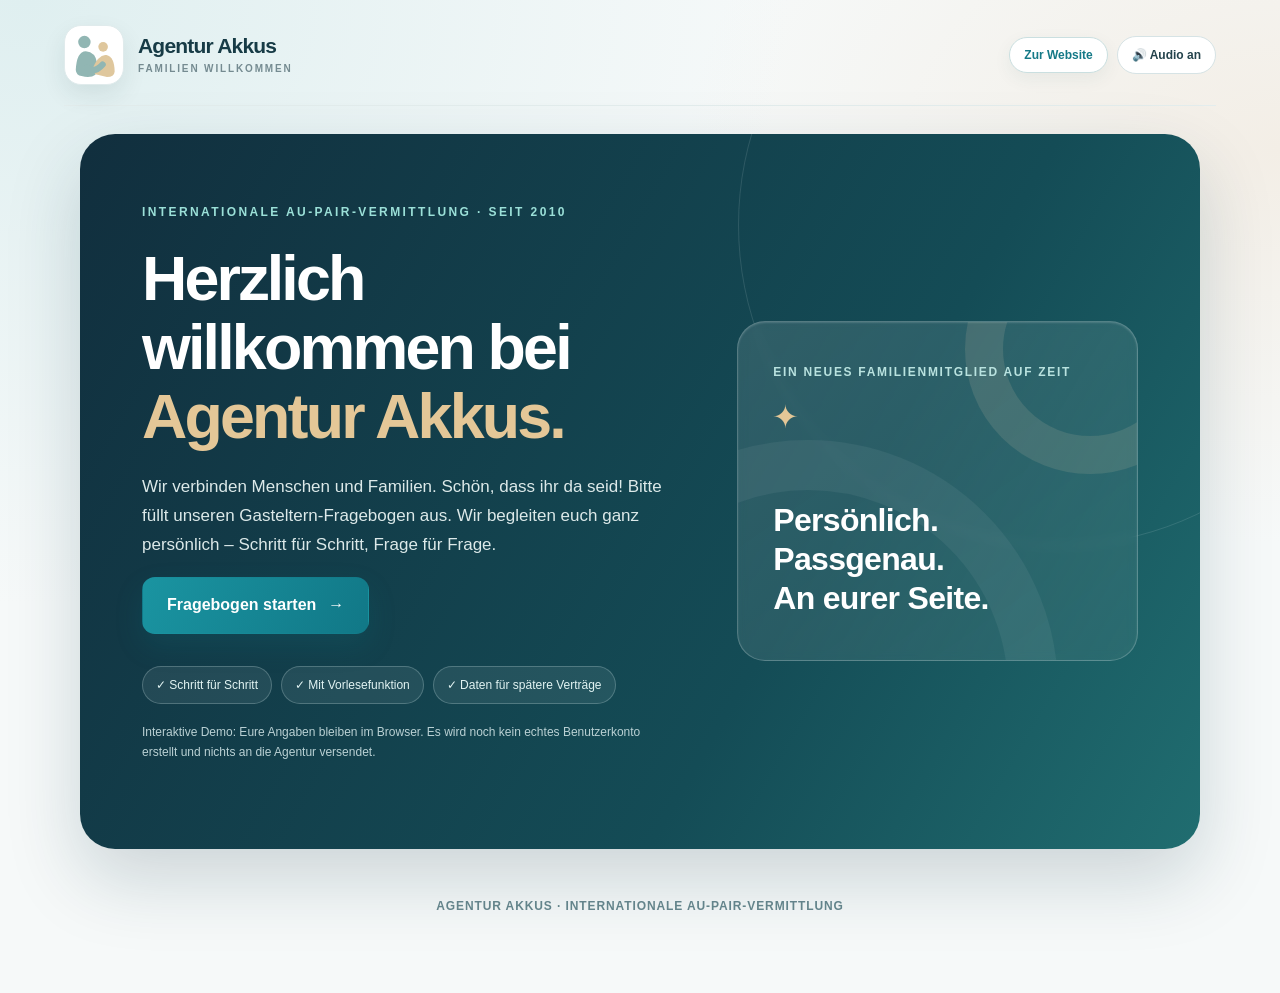
==== commit 4017f8b6: "Align Gasteltern Spotlight questionnaire visual design with career2germany.com brand" ====
--- a/akkus-gasteltern-fragebogen/index.html
+++ b/akkus-gasteltern-fragebogen/index.html
@@ -1,7 +1,7 @@
 <!doctype html>
 <html lang="de">
 <head>
-<meta charset="utf-8"><meta name="viewport" content="width=device-width,initial-scale=1,viewport-fit=cover"><meta name="theme-color" content="#104e43"><meta name="referrer" content="no-referrer">
+<meta charset="utf-8"><meta name="viewport" content="width=device-width,initial-scale=1,viewport-fit=cover"><meta name="theme-color" content="#123f4d"><meta name="referrer" content="no-referrer">
 <title>Agentur Akkus · Gasteltern-Fragebogen</title>
 <style>
 :root{--pine:#0c4b40;--green:#156d5a;--deep:#113c35;--accent:#d7b46c;--cream:#f8f8f2;--white:#fff;--text:#1d342e;--muted:#678078;--line:#dce7df;--light:#ecf5ed;--danger:#b84036;--shadow:0 25px 85px rgba(7,44,33,.13)}
@@ -9,6 +9,46 @@
 button,input,textarea,select{font:inherit}button{cursor:pointer}a{color:var(--green)}.shell{max-width:1140px;margin:0 auto;padding:25px 24px 80px}.header{display:flex;align-items:center;justify-content:space-between;gap:16px;min-height:64px}.brand{display:flex;align-items:center;gap:12px;text-decoration:none;color:var(--text)}.mark{width:48px;height:48px;border-radius:13px;background:var(--pine);color:#f5e3bf;display:grid;place-items:center;font-size:25px;font-family:Georgia,serif;font-weight:700;box-shadow:0 10px 22px #0c4b4026}.brandword{display:block;font-size:18px;font-weight:800;letter-spacing:-.5px}.subbrand{font-size:11px;color:var(--muted);letter-spacing:1.6px;text-transform:uppercase}.headright{display:flex;gap:8px;align-items:center}.tinybtn{border:1px solid var(--line);border-radius:30px;background:#fff;padding:9px 13px;color:var(--deep);font-weight:650;font-size:12px;white-space:nowrap}.tinybtn:hover{border-color:var(--green)}.topline{border-top:1px solid var(--line);margin:18px 0 35px}.eyebrow{font-size:12px;text-transform:uppercase;letter-spacing:2.5px;font-weight:800;color:var(--green)}.intro{max-width:970px;margin:72px auto 35px;display:grid;grid-template-columns:1.25fr .75fr;gap:48px;align-items:center}.intro h1{font-family:Georgia,'Times New Roman',serif;font-size:clamp(46px,6vw,78px);line-height:1.06;letter-spacing:-2px;font-weight:500;color:var(--deep);margin:20px 0}.intro p{color:var(--muted);font-size:18px;line-height:1.7;max-width:530px}.gold{color:#af8240}.btn{border:1px solid transparent;display:inline-flex;align-items:center;justify-content:center;gap:12px;padding:16px 24px;border-radius:13px;min-height:54px;font-weight:760;transition:transform .15s,background .15s;white-space:normal;text-align:center}.btn:hover{transform:translateY(-1px)}.btn:focus-visible,.tinybtn:focus-visible,input:focus-visible,textarea:focus-visible,select:focus-visible,.choice:focus-visible{outline:3px solid var(--accent);outline-offset:2px}.primary{background:var(--pine);color:white;box-shadow:0 12px 29px #0c4b4026}.primary:hover{background:#126353}.secondary{color:var(--pine);background:white;border-color:var(--line)}.plain{color:var(--muted);background:transparent;padding:13px}.decor{height:355px;border-radius:31px;background:linear-gradient(145deg,#154e42,#2c8468);position:relative;overflow:hidden;box-shadow:var(--shadow);color:#fff}.decor:after{content:'';width:400px;height:400px;border-radius:50%;position:absolute;left:-180px;bottom:-280px;border:50px solid #ffffff11}.decor .sun{position:absolute;width:250px;height:250px;top:-70px;right:-55px;border:38px solid #ffffff18;border-radius:50%}.decor .inscription{position:absolute;top:43px;left:35px;right:35px;z-index:1;color:#e0eecf;font-size:12px;letter-spacing:2px;text-transform:uppercase}.decor .quote{font-family:Georgia,serif;position:absolute;bottom:42px;left:35px;right:22px;font-size:32px;line-height:1.22}.stepsrow{display:flex;flex-wrap:wrap;gap:9px;margin-top:32px}.stepsrow span{display:inline-flex;align-items:center;gap:7px;background:#fff;border:1px solid var(--line);border-radius:30px;font-size:12px;color:#526d61;padding:11px 13px}.note{font-size:12px;line-height:1.6;color:var(--muted);margin:18px 0}.regwrap{max-width:560px;margin:50px auto}.spotlight{background:#fff;border:1px solid #e2eae3;border-radius:29px;padding:44px 46px 35px;box-shadow:var(--shadow);position:relative;animation:spot .25s ease-out}.spotlight:before{content:'';pointer-events:none;position:absolute;inset:-11px;border:2px solid #d0e6d3;border-radius:38px;opacity:.65}@keyframes spot{from{transform:scale(.975) translateY(10px);opacity:.25}to{transform:scale(1) translateY(0);opacity:1}}.regwrap h1,.question h1,.done h1{font-family:Georgia,serif;line-height:1.12;color:var(--deep);font-weight:500;letter-spacing:-1.2px}.regwrap h1{font-size:clamp(35px,5vw,47px);margin:12px 0 12px}.regwrap .regdesc{color:var(--muted);line-height:1.6;margin:0 0 26px}.tag{display:inline-flex;align-items:center;gap:6px;border-radius:30px;background:#edf5eb;color:var(--green);font-size:11px;letter-spacing:.8px;font-weight:800;padding:9px 12px;text-transform:uppercase}.field{margin:18px 0}.field label,.fieldlegend{display:block;font-size:14px;font-weight:740;margin-bottom:9px}.fieldhint{color:var(--muted);font-weight:400;font-size:12px;display:block;margin-top:5px}.input,.select,.textarea{display:block;min-height:58px;width:100%;padding:14px 16px;border:1.5px solid #ccdcd2;background:#fcfefc;color:var(--deep);border-radius:12px;font-size:17px;outline:none;transition:border .15s,box-shadow .15s}.input:focus,.select:focus,.textarea:focus{border-color:var(--green);box-shadow:0 0 0 4px #e3f4e8}.textarea{min-height:105px;resize:vertical}.formfields{display:grid;grid-template-columns:1fr 1fr;gap:0 16px}.formfields .wide{grid-column:1/-1}.choicegroup{display:flex;gap:9px;flex-wrap:wrap}.choice{border:1.5px solid #d3e1d7;background:#fff;border-radius:12px;min-height:50px;padding:12px 16px;color:var(--deep);font-size:14px;font-weight:650}.choice.selected{background:var(--pine);color:white;border-color:var(--pine)}.optionhint{font-weight:400;color:var(--muted);font-size:12px;margin-top:7px;line-height:1.5}.chkline{display:flex;align-items:flex-start;gap:12px;cursor:pointer;line-height:1.6;font-weight:650}.chkline input{width:22px;height:22px;accent-color:var(--pine);flex-shrink:0;margin:1px 0}.progressarea{max-width:900px;margin:28px auto 25px}.progress-top{display:flex;justify-content:space-between;align-items:center;gap:12px;margin-bottom:11px;color:var(--muted);font-size:13px}.progress-top b{color:var(--pine);font-size:17px}.progress-track{height:9px;border-radius:10px;background:#e1e9e1;overflow:hidden}.progress-fill{height:100%;border-radius:10px;background:linear-gradient(90deg,var(--green),#80aa76);transition:width .2s}.sections{display:flex;gap:6px;overflow-x:auto;scrollbar-width:none;margin:16px 0 0;padding-bottom:7px}.sections::-webkit-scrollbar{display:none}.section-pill{flex:1;min-width:130px;border:1px solid var(--line);background:#fff;color:var(--muted);padding:11px 10px;font-size:11px;font-weight:700;border-radius:11px;white-space:nowrap;text-align:center}.section-pill.active{background:var(--pine);color:white;border-color:var(--pine)}.section-pill.completed{background:#e7f3e8;color:var(--green);border-color:#c6ddcb}.question{max-width:800px;margin:36px auto 0}.focus-wrap{position:relative}.focus-wrap:before{content:'';position:absolute;z-index:-1;width:95%;height:100%;left:2%;top:16px;background:#d7e4d8;filter:blur(45px);border-radius:50%}.qmeta{display:flex;gap:8px;align-items:center;justify-content:space-between;margin-bottom:21px;flex-wrap:wrap}.qcount{color:var(--muted);font-size:13px}.voicepanel{margin-top:14px;padding:15px;background:#f5f9f6;border:1px solid var(--line);border-radius:14px}.voicepanel[hidden]{display:none!important}.voicepanel .fieldlegend{margin-bottom:9px}.voicepanel .optionhint{margin-bottom:0}.question h1{font-size:clamp(33px,5.5vw,52px);margin:14px 0 12px;max-width:650px}.qdesc{font-size:16px;color:var(--muted);line-height:1.62;max-width:600px;margin:0 0 24px}.voicebtn{display:inline-flex;gap:7px;align-items:center;border:1px solid var(--line);padding:9px 13px;background:#f8fbf8;border-radius:30px;color:var(--deep);font-size:12px;font-weight:740}.err{color:var(--danger);background:#ffefed;border:1px solid #efbbb4;padding:12px;border-radius:9px;font-size:13px;line-height:1.4;margin:13px 0 0}.foot{display:flex;align-items:center;justify-content:space-between;gap:12px;margin-top:27px;padding-top:24px;border-top:1px solid var(--line)}.footright{display:flex;gap:9px}.infonote{margin-top:17px;font-size:12px;line-height:1.6;color:var(--muted)}.mini{font-size:12px}.divider{height:1px;background:var(--line);margin:25px 0}.done{max-width:850px;margin:45px auto}.done h1{font-size:clamp(37px,5vw,55px)}.summary-section{border:1px solid var(--line);border-radius:14px;background:white;margin:12px 0;overflow:hidden}.summary-section h3{padding:17px 20px;border-bottom:1px solid var(--line);margin:0;font-size:16px;color:var(--deep)}.summary-items{display:grid;grid-template-columns:1fr 1fr;gap:10px;padding:18px 20px}.summary-item small{display:block;color:var(--muted);font-size:11px;margin-bottom:4px}.summary-item span{display:block;font-size:14px;color:var(--text);word-break:break-word}.summary-actions{display:flex;gap:8px;flex-wrap:wrap}.ba-label{color:#c49d62;font-weight:800;font-size:11px;letter-spacing:.8px}.footerbrand{text-align:center;color:#8aa197;font-size:12px;margin:50px auto 0}#printReport{display:none}
 @media(max-width:720px){.shell{padding:16px 14px 45px}.header{min-height:52px}.mark{height:40px;width:40px;font-size:20px}.brandword{font-size:16px}.subbrand{font-size:9px}.headright .savebtn{display:none}.topline{margin:12px 0 20px}.intro{display:block;margin:36px 0}.intro h1{font-size:49px}.intro p{font-size:16px}.decor{height:215px;margin:32px 0 0}.decor .quote{font-size:26px;bottom:25px}.decor .inscription{top:25px}.spotlight{padding:26px 20px 25px;border-radius:23px}.spotlight:before{inset:-5px;border-radius:28px}.question{margin-top:22px}.question h1{font-size:35px}.qmeta{margin-bottom:14px}.formfields{grid-template-columns:1fr}.formfields .wide{grid-column:auto}.field{margin:13px 0}.foot{display:block}.footright{margin-top:12px;display:flex}.footright .btn{flex:1;padding:14px 10px;min-width:0}.foot>.btn{width:100%}.regwrap{margin:29px auto}.summary-items{grid-template-columns:1fr}.sections .section-pill{min-width:132px}.headright{gap:5px}.tinybtn{padding:8px 9px}.decor .sun{width:160px;height:160px}}
 @media print{body{background:white;color:black}#app{display:none!important}#printReport{display:block!important;margin:10mm;font-size:12px}#printReport h1{font-family:Georgia,serif;font-size:28px}#printReport h2{font-size:16px;padding:5px 0;border-bottom:1px solid #bbb}#printReport table{width:100%;border-collapse:collapse}#printReport td{vertical-align:top;border-bottom:1px solid #ddd;padding:6px 3px}#printReport td:first-child{width:42%;color:#555}#printReport section{page-break-inside:avoid}}
+
+/* Career2Germany / Agentur Akkus visual alignment */
+:root{--pine:#103f4c;--green:#117b87;--deep:#102f3a;--accent:#d6b989;--cream:#f4f7f7;--white:#fff;--text:#18343b;--muted:#637e82;--line:#dce8e8;--light:#e8f4f4;--danger:#b84036;--shadow:0 28px 80px rgba(15,55,69,.105)}
+body{background:radial-gradient(ellipse at 2% 0%,#dfeff0 0,transparent 43%),radial-gradient(ellipse at 100% 15%,#f3eee6 0,transparent 33%),#f6f9f9;font-family:Inter,-apple-system,BlinkMacSystemFont,"Segoe UI",Arial,sans-serif}
+.shell{max-width:1200px;padding-top:20px}
+.header{padding:4px 0 10px;min-height:76px}.brand{gap:14px}
+.mark{width:60px;height:60px;border-radius:17px;background:white;color:transparent;border:1px solid #e0ebec;box-shadow:0 10px 25px rgba(12,52,58,.09);overflow:hidden;display:grid;place-items:center;font-size:0}
+.mark svg{display:block;width:48px;height:48px}
+.brandword{font-size:21px;font-weight:850;letter-spacing:-.8px;color:#173b46}
+.subbrand{font-size:10px;color:#758b91;letter-spacing:1.85px;font-weight:750}.headright{gap:9px}
+.sitebtn{text-decoration:none;white-space:nowrap;display:inline-flex;align-items:center;justify-content:center;color:#147987;border:1px solid #cadfe0;background:white;border-radius:999px;padding:10px 14px;font-size:12px;font-weight:800;box-shadow:0 6px 18px #1a4c5410}
+.sitebtn:hover{background:#edf6f7}.tinybtn{border-color:#d6e3e5;color:#24434c;background:#fff;padding:11px 14px}
+.topline{margin:9px 0 24px;border-color:#e3eded}
+.intro{max-width:1120px;margin:28px auto 20px;grid-template-columns:1.16fr .84fr;gap:42px;padding:68px 62px;align-items:center;position:relative;overflow:hidden;border-radius:35px;background:linear-gradient(120deg,#112f3e 1%,#144c56 64%,#206d70 100%);color:white;box-shadow:0 30px 75px rgba(11,50,65,.18)}
+.intro:after{content:"";position:absolute;pointer-events:none;right:-180px;top:-230px;width:640px;height:640px;border:1px solid rgba(239,247,246,.12);border-radius:50%}
+.intro>div{position:relative;z-index:1}.intro .eyebrow{color:#9be0d8;letter-spacing:2.4px}
+.intro h1{font-family:Inter,-apple-system,BlinkMacSystemFont,"Segoe UI",Arial,sans-serif;font-size:clamp(43px,4.9vw,68px);line-height:1.10;letter-spacing:-2.8px;font-weight:850;color:#fff;margin:24px 0 21px}
+.intro .gold{color:#e4c797}.intro p{color:#dce9e9;line-height:1.72;font-size:17px}.intro .note{color:#bad1d4;font-size:12px}
+.intro .stepsrow span{background:rgba(243,250,250,.08);border-color:rgba(221,240,240,.24);color:#e2f4f3;box-shadow:none}
+.eyebrow{color:#0c7c88}.primary{background:linear-gradient(115deg,#1a94a1,#117887);color:#fff;box-shadow:0 12px 29px #0b7f8c2a}.primary:hover{background:linear-gradient(115deg,#27a3b0,#157581)}
+.btn{border-radius:13px;min-height:57px}.secondary{color:#174955;background:white;border-color:#d4e4e5}
+.decor{height:340px;border:1px solid rgba(246,248,249,.22);background:linear-gradient(145deg,rgba(235,250,250,.13),rgba(239,239,227,.07));backdrop-filter:blur(5px);box-shadow:inset 0 1px 2px rgba(255,255,255,.16);border-radius:28px}
+.decor:before{content:"✦";position:absolute;top:76px;left:34px;color:#e4c797;font-size:32px}
+.decor:after{border-color:#ffffff0e}.decor .sun{border-color:#e5d1b021;right:-78px;top:-98px}.decor .inscription{color:#b9e2df;font-weight:800;letter-spacing:1.7px}
+.decor .quote{font-family:Inter,-apple-system,BlinkMacSystemFont,"Segoe UI",sans-serif;font-size:clamp(22px,2.5vw,33px);font-weight:750;letter-spacing:-.7px}
+.spotlight{border:1px solid #d9e8e9;box-shadow:0 26px 70px rgba(15,56,65,.09);border-radius:26px;background:#fff}
+.spotlight:before{border-color:#daecec;inset:-9px;border-radius:34px}
+.regwrap h1,.question h1,.done h1{font-family:Inter,-apple-system,BlinkMacSystemFont,"Segoe UI",sans-serif;font-weight:800;color:#123b47;line-height:1.16;letter-spacing:-1.65px}
+.question h1{font-size:clamp(31px,4.8vw,48px)}.tag{background:#e8f6f5;color:#0a7582}.qdesc{color:#647e83}
+.voicebtn{background:#f3f9f9;border-color:#d4e8e8;color:#1b5361}.voicebtn:hover{background:#e5f2f3}
+.input,.select,.textarea{background:#fbfefe;border-color:#c9dfe2;color:#193c48}
+.input:focus,.select:focus,.textarea:focus{border-color:#1e95a2;box-shadow:0 0 0 4px #e0f1f3}
+.choice{border-color:#c9dfe2;color:#25444b}.choice.selected{background:#125d69;border-color:#125d69}
+.progress-track{height:10px;background:#e1edef}.progress-fill{background:linear-gradient(90deg,#0d7784,#42b5af)}
+.progress-top b{color:#087886}.section-pill.active{background:#125666;border-color:#125666}
+.section-pill.completed{background:#e4f3f1;color:#137480;border-color:#c5e1de}
+.focus-wrap:before{background:#d7e9eb}.footerbrand{color:#68888f;letter-spacing:.9px;font-weight:650}
+@media(max-width:900px){.intro{grid-template-columns:1fr;padding:46px 36px;gap:26px}.decor{height:250px}.intro h1{max-width:720px}}
+@media(max-width:720px){.shell{padding:12px 14px 55px}.header{padding:3px 0;min-height:64px}.mark{width:45px;height:45px;border-radius:13px}.mark svg{width:40px;height:40px}.brandword{font-size:17px}.subbrand{font-size:8px;letter-spacing:1.1px}.sitebtn{font-size:0;padding:10px;min-width:34px;min-height:36px}.sitebtn:after{content:'↗';font-size:18px}.intro{padding:32px 23px 24px;margin:19px auto;border-radius:26px}.intro h1{font-size:clamp(38px,10vw,49px);letter-spacing:-1.9px;margin:17px 0}.intro p{font-size:15px}.intro .stepsrow{margin-top:25px;gap:7px}.intro .stepsrow span{padding:9px 11px;font-size:11px}.decor{height:186px;margin:5px 0 0}.decor .inscription{top:21px;left:24px;font-size:10px}.decor .quote{left:24px;bottom:19px;font-size:24px}.decor:before{top:58px;left:22px}.spotlight{border-radius:22px}.question h1{font-size:clamp(30px,9vw,38px)}.regwrap h1{font-size:36px}}
+
 </style>
 </head>
 <body>
@@ -106,9 +146,9 @@
 add(5,'signature','Angaben zur Unterschrift','Für die offizielle Einreichung muss der BA-Fragebogen zusätzlich eigenhändig oder zulässig elektronisch unterschrieben werden.',[txt('baSignPlace','Ort (BA 62)'),dat('baSignDate','Datum (BA 63)'),check('baSignPending','Mir ist bekannt, dass eine echte Unterschrift noch erforderlich ist.')]);
 function getSteps(){const list=[];for(const q of raw){if(q.sec===1 && q.id==='household-others'){let n=Math.min(12,Math.max(0,parseInt(opt('kids')||'0',10)||0));for(let i=0;i<n;i++){list.push({sec:1,id:`child-${i+1}`,title:`Erzählt uns von Kind ${i+1}`,desc:'Vorname, Geburtsdatum und Betreuung bzw. Schule.',fields:[txt(`child${i+1}name`,'Vorname des Kindes',true),dat(`child${i+1}birth`,'Geburtsdatum',true),sel(`child${i+1}place`,'Kindergarten oder Schule?',['Kindergarten','Schule','Zu Hause','Anderes'])]})}}if(!q.when||q.when())list.push(q)}return list}
 const esc=s=>String(s??'').replace(/[&<>"']/g,c=>({'&':'&amp;','<':'&lt;','>':'&gt;','"':'&quot;',"'":'&#39;'}[c]));
-const head=`<header class="header"><a class="brand" href="#" id="toHome" aria-label="Agentur Akkus"><span class="mark">A</span><span><span class="brandword">Agentur Akkus</span><span class="subbrand">Familien willkommen</span></span></a><div class="headright"><button class="tinybtn" id="audioToggle" title="Automatisches Vorlesen ein- und ausschalten">${state.autoAudio?'🔊 Audio an':'🔇 Audio aus'}</button><button class="tinybtn savebtn" id="saveLocal" title="Nur auf diesem Gerät speichern">Zwischenspeichern</button></div></header><div class="topline"></div>`;
-function header(){return `<header class="header"><div class="brand"><span class="mark">A</span><span><span class="brandword">Agentur Akkus</span><span class="subbrand">Familien willkommen</span></span></div><div class="headright"><button class="tinybtn" id="audioToggle" title="Automatisches Vorlesen">${state.autoAudio?'🔊 Audio an':'🔇 Audio aus'}</button>${state.phase==='form'||state.phase==='done'?'<button class="tinybtn savebtn" id="saveLocal">Zwischenspeichern</button>':''}</div></header><div class="topline"></div>`}
-function renderWelcome(){app.innerHTML=header()+`<main class="intro"><div><span class="eyebrow">Agentur Akkus · Seit 2010</span><h1>Herzlich willkommen bei <span class="gold">Agentur Akkus.</span></h1><p>Wir freuen uns, euch bei der Suche nach einem passenden Au-pair zu begleiten. Bitte füllt zunächst unseren Gasteltern-Fragebogen aus. Wir führen euch ganz in Ruhe, Frage für Frage.</p><button class="btn primary" id="startWelcome">Fragebogen starten <span aria-hidden="true">→</span></button><div class="stepsrow"><span>✓ Schritt für Schritt</span><span>✓ Mit Vorlesefunktion</span><span>✓ Daten für spätere Verträge</span></div><p class="note">Interaktive Demo: Eure Angaben bleiben im Browser. Es wird noch kein echtes Benutzerkonto erstellt und nichts an die Agentur versendet.</p></div><div class="decor" aria-hidden="true"><div class="sun"></div><div class="inscription">Ein neues Familienmitglied auf Zeit</div><div class="quote">Ein gutes Match<br>beginnt mit<br>eurer Geschichte.</div></div></main><div class="footerbrand">AGENTUR AKKUS · INTERNATIONALE AU-PAIR-VERMITTLUNG</div>`}
+const head=`<header class="header"><a class="brand" href="#" id="toHome" aria-label="Agentur Akkus"><span class="mark"><svg viewBox="0 0 100 100" aria-hidden="true"><circle cx="30" cy="23" r="13" fill="#91b6b3"/><circle cx="69" cy="33" r="10" fill="#dfc79d"/><path d="M12 81 Q14 42 33 42 Q53 43 57 68 L53 91 Q43 99 24 94 Q13 92 12 81Z" fill="#91b6b3"/><path d="M46 80 Q60 47 76 50 Q93 54 93 85 Q92 96 77 96 L53 90Z" fill="#dfc79d"/><path d="M35 76 Q52 89 68 70" fill="none" stroke="#91b6b3" stroke-width="13" stroke-linecap="round"/></svg></span><span><span class="brandword">Agentur Akkus</span><span class="subbrand">Familien willkommen</span></span></a><div class="headright"><a class="sitebtn" href="https://www.career2germany.com/" target="_blank" rel="noopener noreferrer" title="Offizielle Webseite von Agentur Akkus">Zur Website</a><button class="tinybtn" id="audioToggle" title="Automatisches Vorlesen ein- und ausschalten">${state.autoAudio?'🔊 Audio an':'🔇 Audio aus'}</button><button class="tinybtn savebtn" id="saveLocal" title="Nur auf diesem Gerät speichern">Zwischenspeichern</button></div></header><div class="topline"></div>`;
+function header(){return `<header class="header"><div class="brand"><span class="mark"><svg viewBox="0 0 100 100" aria-hidden="true"><circle cx="30" cy="23" r="13" fill="#91b6b3"/><circle cx="69" cy="33" r="10" fill="#dfc79d"/><path d="M12 81 Q14 42 33 42 Q53 43 57 68 L53 91 Q43 99 24 94 Q13 92 12 81Z" fill="#91b6b3"/><path d="M46 80 Q60 47 76 50 Q93 54 93 85 Q92 96 77 96 L53 90Z" fill="#dfc79d"/><path d="M35 76 Q52 89 68 70" fill="none" stroke="#91b6b3" stroke-width="13" stroke-linecap="round"/></svg></span><span><span class="brandword">Agentur Akkus</span><span class="subbrand">Familien willkommen</span></span></div><div class="headright"><a class="sitebtn" href="https://www.career2germany.com/" target="_blank" rel="noopener noreferrer" title="Offizielle Webseite von Agentur Akkus">Zur Website</a><button class="tinybtn" id="audioToggle" title="Automatisches Vorlesen">${state.autoAudio?'🔊 Audio an':'🔇 Audio aus'}</button>${state.phase==='form'||state.phase==='done'?'<button class="tinybtn savebtn" id="saveLocal">Zwischenspeichern</button>':''}</div></header><div class="topline"></div>`}
+function renderWelcome(){app.innerHTML=header()+`<main class="intro"><div><span class="eyebrow">Internationale Au-pair-Vermittlung · Seit 2010</span><h1>Herzlich willkommen bei <span class="gold">Agentur Akkus.</span></h1><p>Wir verbinden Menschen und Familien. Schön, dass ihr da seid! Bitte füllt unseren Gasteltern-Fragebogen aus. Wir begleiten euch ganz persönlich – Schritt für Schritt, Frage für Frage.</p><button class="btn primary" id="startWelcome">Fragebogen starten <span aria-hidden="true">→</span></button><div class="stepsrow"><span>✓ Schritt für Schritt</span><span>✓ Mit Vorlesefunktion</span><span>✓ Daten für spätere Verträge</span></div><p class="note">Interaktive Demo: Eure Angaben bleiben im Browser. Es wird noch kein echtes Benutzerkonto erstellt und nichts an die Agentur versendet.</p></div><div class="decor" aria-hidden="true"><div class="sun"></div><div class="inscription">Ein neues Familienmitglied auf Zeit</div><div class="quote">Persönlich.<br>Passgenau.<br>An eurer Seite.</div></div></main><div class="footerbrand">AGENTUR AKKUS · INTERNATIONALE AU-PAIR-VERMITTLUNG</div>`}
 function renderReg(){app.innerHTML=header()+`<main class="regwrap"><div class="spotlight"><span class="tag">Schritt 1 · Demo-Anmeldung</span><h1>Schön, dass ihr da seid.</h1><p class="regdesc">Gebt eure E-Mail-Adresse ein und wählt ein Passwort für die Demo. Danach startet euer Fragebogen mit Fortschrittsanzeige.</p><form id="regForm"><div class="field"><label for="regEmail">E-Mail-Adresse</label><input class="input" id="regEmail" type="email" autocomplete="email" required value="${esc(state.email)}" placeholder="familie@beispiel.de"></div><div class="field"><label for="regPassword">Neues Demo-Passwort</label><input class="input" type="password" id="regPassword" autocomplete="new-password" minlength="8" required placeholder="Mindestens 8 Zeichen"></div><div class="note">Dies ist noch keine echte Registrierung: Das Passwort wird weder gespeichert noch an einen Server übertragen. Bitte verwendet kein Passwort, das ihr anderswo benutzt.</div>${state.error?`<div class="err" role="alert">${esc(state.error)}</div>`:''}<button class="btn primary" style="width:100%" type="submit">Weiter zum Familienprofil →</button></form></div></main>`}
 function sectionProgress(){const list=getSteps().filter(x=>x.sec<5);const handled=list.filter(q=>state.visited[q.id]).length;const progress=list.length?Math.round(100*handled/list.length):0;return {handled,total:list.length,progress}}
 function getActive(){active=getSteps();let i=active.findIndex(q=>q.id===state.stepId);if(i<0)i=0;state.stepId=active[i]?.id??'';return {i,q:active[i]}}
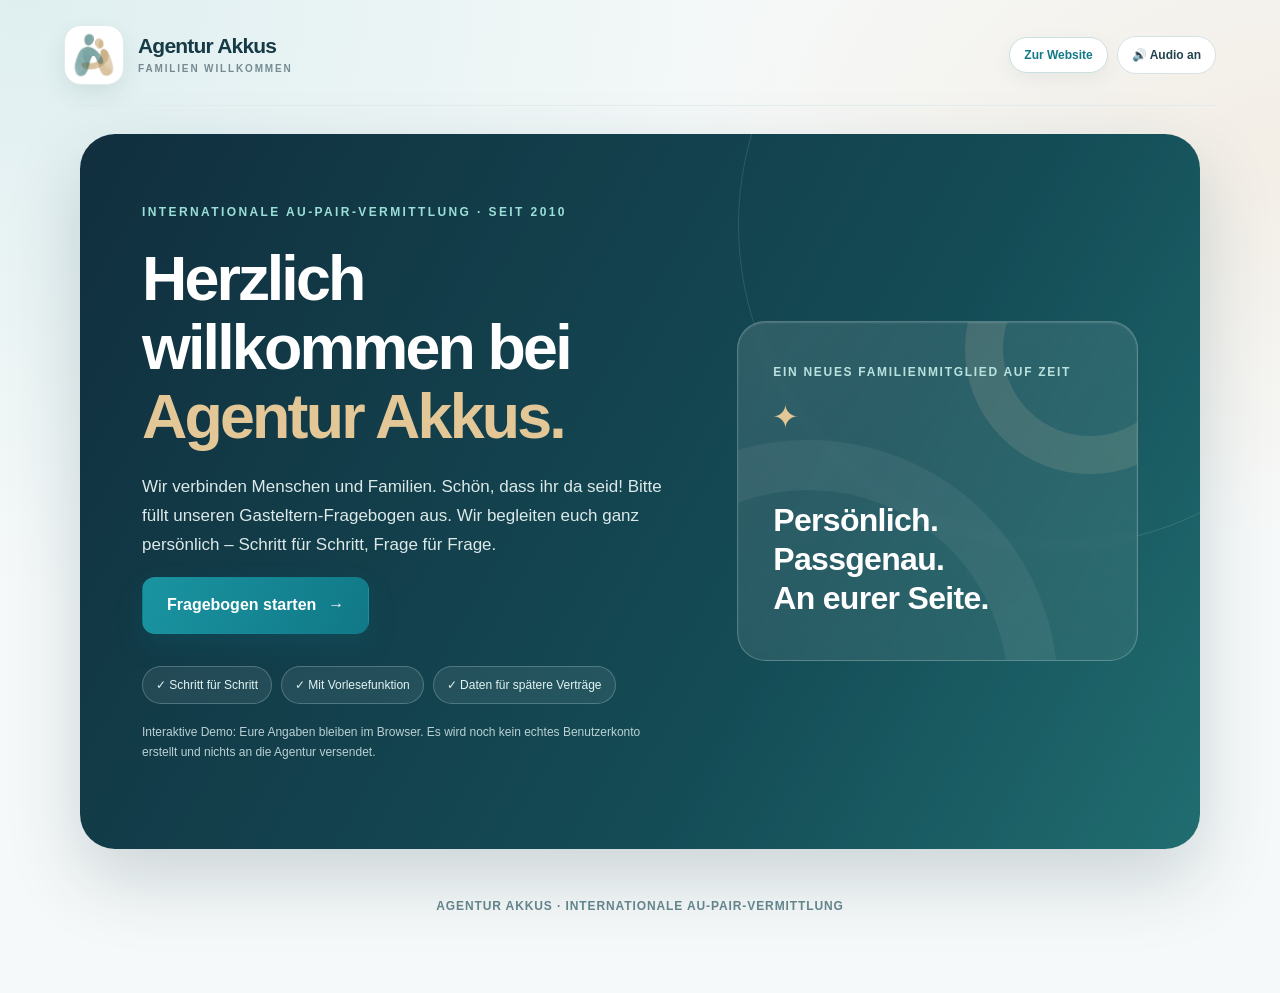
==== commit c965cb3f: "Embed Agentur Akkus branding logo into Career2Germany-style questionnaire page" ====
--- a/akkus-gasteltern-fragebogen/index.html
+++ b/akkus-gasteltern-fragebogen/index.html
@@ -10,45 +10,117 @@
 @media(max-width:720px){.shell{padding:16px 14px 45px}.header{min-height:52px}.mark{height:40px;width:40px;font-size:20px}.brandword{font-size:16px}.subbrand{font-size:9px}.headright .savebtn{display:none}.topline{margin:12px 0 20px}.intro{display:block;margin:36px 0}.intro h1{font-size:49px}.intro p{font-size:16px}.decor{height:215px;margin:32px 0 0}.decor .quote{font-size:26px;bottom:25px}.decor .inscription{top:25px}.spotlight{padding:26px 20px 25px;border-radius:23px}.spotlight:before{inset:-5px;border-radius:28px}.question{margin-top:22px}.question h1{font-size:35px}.qmeta{margin-bottom:14px}.formfields{grid-template-columns:1fr}.formfields .wide{grid-column:auto}.field{margin:13px 0}.foot{display:block}.footright{margin-top:12px;display:flex}.footright .btn{flex:1;padding:14px 10px;min-width:0}.foot>.btn{width:100%}.regwrap{margin:29px auto}.summary-items{grid-template-columns:1fr}.sections .section-pill{min-width:132px}.headright{gap:5px}.tinybtn{padding:8px 9px}.decor .sun{width:160px;height:160px}}
 @media print{body{background:white;color:black}#app{display:none!important}#printReport{display:block!important;margin:10mm;font-size:12px}#printReport h1{font-family:Georgia,serif;font-size:28px}#printReport h2{font-size:16px;padding:5px 0;border-bottom:1px solid #bbb}#printReport table{width:100%;border-collapse:collapse}#printReport td{vertical-align:top;border-bottom:1px solid #ddd;padding:6px 3px}#printReport td:first-child{width:42%;color:#555}#printReport section{page-break-inside:avoid}}
 
-/* Career2Germany / Agentur Akkus visual alignment */
-:root{--pine:#103f4c;--green:#117b87;--deep:#102f3a;--accent:#d6b989;--cream:#f4f7f7;--white:#fff;--text:#18343b;--muted:#637e82;--line:#dce8e8;--light:#e8f4f4;--danger:#b84036;--shadow:0 28px 80px rgba(15,55,69,.105)}
-body{background:radial-gradient(ellipse at 2% 0%,#dfeff0 0,transparent 43%),radial-gradient(ellipse at 100% 15%,#f3eee6 0,transparent 33%),#f6f9f9;font-family:Inter,-apple-system,BlinkMacSystemFont,"Segoe UI",Arial,sans-serif}
+/* Agentur Akkus – website-aligned visual identity: modern international recruitment */
+:root{
+  --pine:#103f4c;--green:#117b87;--deep:#102f3a;--accent:#d6b989;
+  --cream:#f4f7f7;--white:#fff;--text:#18343b;--muted:#637e82;
+  --line:#dce8e8;--light:#e8f4f4;--danger:#b84036;
+  --shadow:0 28px 80px rgba(15,55,69,.105)
+}
+body{background:
+  radial-gradient(ellipse at 2% 0%,#dfeff0 0,transparent 43%),
+  radial-gradient(ellipse at 100% 15%,#f3eee6 0,transparent 33%),
+  #f6f9f9;
+  font-family:Inter,-apple-system,BlinkMacSystemFont,"Segoe UI",Arial,sans-serif}
 .shell{max-width:1200px;padding-top:20px}
-.header{padding:4px 0 10px;min-height:76px}.brand{gap:14px}
-.mark{width:60px;height:60px;border-radius:17px;background:white;color:transparent;border:1px solid #e0ebec;box-shadow:0 10px 25px rgba(12,52,58,.09);overflow:hidden;display:grid;place-items:center;font-size:0}
-.mark svg{display:block;width:48px;height:48px}
+.header{padding:4px 0 10px;min-height:76px}
+.brand{gap:14px}
+.mark{
+  width:60px;height:60px;border-radius:17px;background:white;color:transparent;
+  border:1px solid #e0ebec;box-shadow:0 10px 25px rgba(12,52,58,.09);
+  overflow:hidden;display:grid;place-items:center;font-size:0
+}
+.mark img{display:block;width:50px;height:50px;object-fit:contain}
 .brandword{font-size:21px;font-weight:850;letter-spacing:-.8px;color:#173b46}
-.subbrand{font-size:10px;color:#758b91;letter-spacing:1.85px;font-weight:750}.headright{gap:9px}
-.sitebtn{text-decoration:none;white-space:nowrap;display:inline-flex;align-items:center;justify-content:center;color:#147987;border:1px solid #cadfe0;background:white;border-radius:999px;padding:10px 14px;font-size:12px;font-weight:800;box-shadow:0 6px 18px #1a4c5410}
-.sitebtn:hover{background:#edf6f7}.tinybtn{border-color:#d6e3e5;color:#24434c;background:#fff;padding:11px 14px}
+.subbrand{font-size:10px;color:#758b91;letter-spacing:1.85px;font-weight:750}
+.headright{gap:9px}
+.sitebtn{text-decoration:none;white-space:nowrap;display:inline-flex;align-items:center;justify-content:center;
+  color:#147987;border:1px solid #cadfe0;background:white;border-radius:999px;padding:10px 14px;
+  font-size:12px;font-weight:800;box-shadow:0 6px 18px #1a4c5410}
+.sitebtn:hover{background:#edf6f7}
+.tinybtn{border-color:#d6e3e5;color:#24434c;background:#fff;padding:11px 14px}
 .topline{margin:9px 0 24px;border-color:#e3eded}
-.intro{max-width:1120px;margin:28px auto 20px;grid-template-columns:1.16fr .84fr;gap:42px;padding:68px 62px;align-items:center;position:relative;overflow:hidden;border-radius:35px;background:linear-gradient(120deg,#112f3e 1%,#144c56 64%,#206d70 100%);color:white;box-shadow:0 30px 75px rgba(11,50,65,.18)}
-.intro:after{content:"";position:absolute;pointer-events:none;right:-180px;top:-230px;width:640px;height:640px;border:1px solid rgba(239,247,246,.12);border-radius:50%}
-.intro>div{position:relative;z-index:1}.intro .eyebrow{color:#9be0d8;letter-spacing:2.4px}
-.intro h1{font-family:Inter,-apple-system,BlinkMacSystemFont,"Segoe UI",Arial,sans-serif;font-size:clamp(43px,4.9vw,68px);line-height:1.10;letter-spacing:-2.8px;font-weight:850;color:#fff;margin:24px 0 21px}
-.intro .gold{color:#e4c797}.intro p{color:#dce9e9;line-height:1.72;font-size:17px}.intro .note{color:#bad1d4;font-size:12px}
-.intro .stepsrow span{background:rgba(243,250,250,.08);border-color:rgba(221,240,240,.24);color:#e2f4f3;box-shadow:none}
-.eyebrow{color:#0c7c88}.primary{background:linear-gradient(115deg,#1a94a1,#117887);color:#fff;box-shadow:0 12px 29px #0b7f8c2a}.primary:hover{background:linear-gradient(115deg,#27a3b0,#157581)}
-.btn{border-radius:13px;min-height:57px}.secondary{color:#174955;background:white;border-color:#d4e4e5}
-.decor{height:340px;border:1px solid rgba(246,248,249,.22);background:linear-gradient(145deg,rgba(235,250,250,.13),rgba(239,239,227,.07));backdrop-filter:blur(5px);box-shadow:inset 0 1px 2px rgba(255,255,255,.16);border-radius:28px}
+.intro{max-width:1120px;margin:28px auto 20px;grid-template-columns:1.16fr .84fr;gap:42px;
+  padding:68px 62px;align-items:center;position:relative;overflow:hidden;border-radius:35px;
+  background:linear-gradient(120deg,#112f3e 1%,#144c56 64%,#206d70 100%);
+  color:white;box-shadow:0 30px 75px rgba(11,50,65,.18)}
+.intro:after{content:"";position:absolute;pointer-events:none;right:-180px;top:-230px;
+  width:640px;height:640px;border:1px solid rgba(239,247,246,.12);border-radius:50%}
+.intro>div{position:relative;z-index:1}
+.intro .eyebrow{color:#9be0d8;letter-spacing:2.4px}
+.intro h1{font-family:Inter,-apple-system,BlinkMacSystemFont,"Segoe UI",Arial,sans-serif;
+  font-size:clamp(43px,4.9vw,68px);line-height:1.10;letter-spacing:-2.8px;font-weight:850;
+  color:#fff;margin:24px 0 21px}
+.intro .gold{color:#e4c797}
+.intro p{color:#dce9e9;line-height:1.72;font-size:17px}
+.intro .note{color:#bad1d4;font-size:12px}
+.intro .stepsrow span{background:rgba(243,250,250,.08);border-color:rgba(221,240,240,.24);
+  color:#e2f4f3;box-shadow:none}
+.eyebrow{color:#0c7c88}
+.primary{background:linear-gradient(115deg,#1a94a1,#117887);color:#fff;
+  box-shadow:0 12px 29px #0b7f8c2a}
+.primary:hover{background:linear-gradient(115deg,#27a3b0,#157581)}
+.btn{border-radius:13px;min-height:57px}
+.secondary{color:#174955;background:white;border-color:#d4e4e5}
+.decor{height:340px;border:1px solid rgba(246,248,249,.22);
+  background:linear-gradient(145deg,rgba(235,250,250,.13),rgba(239,239,227,.07));
+  backdrop-filter:blur(5px);box-shadow:inset 0 1px 2px rgba(255,255,255,.16);border-radius:28px}
 .decor:before{content:"✦";position:absolute;top:76px;left:34px;color:#e4c797;font-size:32px}
-.decor:after{border-color:#ffffff0e}.decor .sun{border-color:#e5d1b021;right:-78px;top:-98px}.decor .inscription{color:#b9e2df;font-weight:800;letter-spacing:1.7px}
-.decor .quote{font-family:Inter,-apple-system,BlinkMacSystemFont,"Segoe UI",sans-serif;font-size:clamp(22px,2.5vw,33px);font-weight:750;letter-spacing:-.7px}
-.spotlight{border:1px solid #d9e8e9;box-shadow:0 26px 70px rgba(15,56,65,.09);border-radius:26px;background:#fff}
+.decor:after{border-color:#ffffff0e}
+.decor .sun{border-color:#e5d1b021;right:-78px;top:-98px}
+.decor .inscription{color:#b9e2df;font-weight:800;letter-spacing:1.7px}
+.decor .quote{font-family:Inter,-apple-system,BlinkMacSystemFont,"Segoe UI",sans-serif;
+  font-size:clamp(22px,2.5vw,33px);font-weight:750;letter-spacing:-.7px}
+.spotlight{border:1px solid #d9e8e9;box-shadow:0 26px 70px rgba(15,56,65,.09);
+  border-radius:26px;background:#fff}
 .spotlight:before{border-color:#daecec;inset:-9px;border-radius:34px}
-.regwrap h1,.question h1,.done h1{font-family:Inter,-apple-system,BlinkMacSystemFont,"Segoe UI",sans-serif;font-weight:800;color:#123b47;line-height:1.16;letter-spacing:-1.65px}
-.question h1{font-size:clamp(31px,4.8vw,48px)}.tag{background:#e8f6f5;color:#0a7582}.qdesc{color:#647e83}
-.voicebtn{background:#f3f9f9;border-color:#d4e8e8;color:#1b5361}.voicebtn:hover{background:#e5f2f3}
+.regwrap h1,.question h1,.done h1{
+  font-family:Inter,-apple-system,BlinkMacSystemFont,"Segoe UI",sans-serif;
+  font-weight:800;color:#123b47;line-height:1.16;letter-spacing:-1.65px}
+.question h1{font-size:clamp(31px,4.8vw,48px)}
+.tag{background:#e8f6f5;color:#0a7582}
+.qdesc{color:#647e83}
+.voicebtn{background:#f3f9f9;border-color:#d4e8e8;color:#1b5361}
+.voicebtn:hover{background:#e5f2f3}
 .input,.select,.textarea{background:#fbfefe;border-color:#c9dfe2;color:#193c48}
 .input:focus,.select:focus,.textarea:focus{border-color:#1e95a2;box-shadow:0 0 0 4px #e0f1f3}
-.choice{border-color:#c9dfe2;color:#25444b}.choice.selected{background:#125d69;border-color:#125d69}
-.progress-track{height:10px;background:#e1edef}.progress-fill{background:linear-gradient(90deg,#0d7784,#42b5af)}
-.progress-top b{color:#087886}.section-pill.active{background:#125666;border-color:#125666}
+.choice{border-color:#c9dfe2;color:#25444b}
+.choice.selected{background:#125d69;border-color:#125d69}
+.progress-track{height:10px;background:#e1edef}
+.progress-fill{background:linear-gradient(90deg,#0d7784,#42b5af)}
+.progress-top b{color:#087886}
+.section-pill.active{background:#125666;border-color:#125666}
 .section-pill.completed{background:#e4f3f1;color:#137480;border-color:#c5e1de}
-.focus-wrap:before{background:#d7e9eb}.footerbrand{color:#68888f;letter-spacing:.9px;font-weight:650}
-@media(max-width:900px){.intro{grid-template-columns:1fr;padding:46px 36px;gap:26px}.decor{height:250px}.intro h1{max-width:720px}}
-@media(max-width:720px){.shell{padding:12px 14px 55px}.header{padding:3px 0;min-height:64px}.mark{width:45px;height:45px;border-radius:13px}.mark svg{width:40px;height:40px}.brandword{font-size:17px}.subbrand{font-size:8px;letter-spacing:1.1px}.sitebtn{font-size:0;padding:10px;min-width:34px;min-height:36px}.sitebtn:after{content:'↗';font-size:18px}.intro{padding:32px 23px 24px;margin:19px auto;border-radius:26px}.intro h1{font-size:clamp(38px,10vw,49px);letter-spacing:-1.9px;margin:17px 0}.intro p{font-size:15px}.intro .stepsrow{margin-top:25px;gap:7px}.intro .stepsrow span{padding:9px 11px;font-size:11px}.decor{height:186px;margin:5px 0 0}.decor .inscription{top:21px;left:24px;font-size:10px}.decor .quote{left:24px;bottom:19px;font-size:24px}.decor:before{top:58px;left:22px}.spotlight{border-radius:22px}.question h1{font-size:clamp(30px,9vw,38px)}.regwrap h1{font-size:36px}}
-
+.focus-wrap:before{background:#d7e9eb}
+.footerbrand{color:#68888f;letter-spacing:.9px;font-weight:650}
+@media (max-width:900px){
+  .intro{grid-template-columns:1fr;padding:46px 36px;gap:26px}
+  .decor{height:250px}
+  .intro h1{max-width:720px}
+}
+@media (max-width:720px){
+  .shell{padding:12px 14px 55px}
+  .header{padding:3px 0;min-height:64px}
+  .mark{width:45px;height:45px;border-radius:13px}
+  .mark img{width:40px;height:40px}
+  .brandword{font-size:17px}
+  .subbrand{font-size:8px;letter-spacing:1.1px}
+  .sitebtn{font-size:0;padding:10px;min-width:34px;min-height:36px}
+  .sitebtn:after{content:'↗';font-size:18px}
+  .intro{padding:32px 23px 24px;margin:19px auto;border-radius:26px}
+  .intro h1{font-size:clamp(38px,10vw,49px);letter-spacing:-1.9px;margin:17px 0}
+  .intro p{font-size:15px}
+  .intro .stepsrow{margin-top:25px;gap:7px}
+  .intro .stepsrow span{padding:9px 11px;font-size:11px}
+  .decor{height:186px;margin:5px 0 0}
+  .decor .inscription{top:21px;left:24px;font-size:10px}
+  .decor .quote{left:24px;bottom:19px;font-size:24px}
+  .decor:before{top:58px;left:22px}
+  .spotlight{border-radius:22px}
+  .question h1{font-size:clamp(30px,9vw,38px)}
+  .regwrap h1{font-size:36px}
+}
+@media print{.intro{background:white!important;color:#000!important}}
 </style>
 </head>
 <body>
@@ -146,8 +218,8 @@
 add(5,'signature','Angaben zur Unterschrift','Für die offizielle Einreichung muss der BA-Fragebogen zusätzlich eigenhändig oder zulässig elektronisch unterschrieben werden.',[txt('baSignPlace','Ort (BA 62)'),dat('baSignDate','Datum (BA 63)'),check('baSignPending','Mir ist bekannt, dass eine echte Unterschrift noch erforderlich ist.')]);
 function getSteps(){const list=[];for(const q of raw){if(q.sec===1 && q.id==='household-others'){let n=Math.min(12,Math.max(0,parseInt(opt('kids')||'0',10)||0));for(let i=0;i<n;i++){list.push({sec:1,id:`child-${i+1}`,title:`Erzählt uns von Kind ${i+1}`,desc:'Vorname, Geburtsdatum und Betreuung bzw. Schule.',fields:[txt(`child${i+1}name`,'Vorname des Kindes',true),dat(`child${i+1}birth`,'Geburtsdatum',true),sel(`child${i+1}place`,'Kindergarten oder Schule?',['Kindergarten','Schule','Zu Hause','Anderes'])]})}}if(!q.when||q.when())list.push(q)}return list}
 const esc=s=>String(s??'').replace(/[&<>"']/g,c=>({'&':'&amp;','<':'&lt;','>':'&gt;','"':'&quot;',"'":'&#39;'}[c]));
-const head=`<header class="header"><a class="brand" href="#" id="toHome" aria-label="Agentur Akkus"><span class="mark"><svg viewBox="0 0 100 100" aria-hidden="true"><circle cx="30" cy="23" r="13" fill="#91b6b3"/><circle cx="69" cy="33" r="10" fill="#dfc79d"/><path d="M12 81 Q14 42 33 42 Q53 43 57 68 L53 91 Q43 99 24 94 Q13 92 12 81Z" fill="#91b6b3"/><path d="M46 80 Q60 47 76 50 Q93 54 93 85 Q92 96 77 96 L53 90Z" fill="#dfc79d"/><path d="M35 76 Q52 89 68 70" fill="none" stroke="#91b6b3" stroke-width="13" stroke-linecap="round"/></svg></span><span><span class="brandword">Agentur Akkus</span><span class="subbrand">Familien willkommen</span></span></a><div class="headright"><a class="sitebtn" href="https://www.career2germany.com/" target="_blank" rel="noopener noreferrer" title="Offizielle Webseite von Agentur Akkus">Zur Website</a><button class="tinybtn" id="audioToggle" title="Automatisches Vorlesen ein- und ausschalten">${state.autoAudio?'🔊 Audio an':'🔇 Audio aus'}</button><button class="tinybtn savebtn" id="saveLocal" title="Nur auf diesem Gerät speichern">Zwischenspeichern</button></div></header><div class="topline"></div>`;
-function header(){return `<header class="header"><div class="brand"><span class="mark"><svg viewBox="0 0 100 100" aria-hidden="true"><circle cx="30" cy="23" r="13" fill="#91b6b3"/><circle cx="69" cy="33" r="10" fill="#dfc79d"/><path d="M12 81 Q14 42 33 42 Q53 43 57 68 L53 91 Q43 99 24 94 Q13 92 12 81Z" fill="#91b6b3"/><path d="M46 80 Q60 47 76 50 Q93 54 93 85 Q92 96 77 96 L53 90Z" fill="#dfc79d"/><path d="M35 76 Q52 89 68 70" fill="none" stroke="#91b6b3" stroke-width="13" stroke-linecap="round"/></svg></span><span><span class="brandword">Agentur Akkus</span><span class="subbrand">Familien willkommen</span></span></div><div class="headright"><a class="sitebtn" href="https://www.career2germany.com/" target="_blank" rel="noopener noreferrer" title="Offizielle Webseite von Agentur Akkus">Zur Website</a><button class="tinybtn" id="audioToggle" title="Automatisches Vorlesen">${state.autoAudio?'🔊 Audio an':'🔇 Audio aus'}</button>${state.phase==='form'||state.phase==='done'?'<button class="tinybtn savebtn" id="saveLocal">Zwischenspeichern</button>':''}</div></header><div class="topline"></div>`}
+const head=`<header class="header"><a class="brand" href="#" id="toHome" aria-label="Agentur Akkus"><span class="mark"><img src="[data-uri]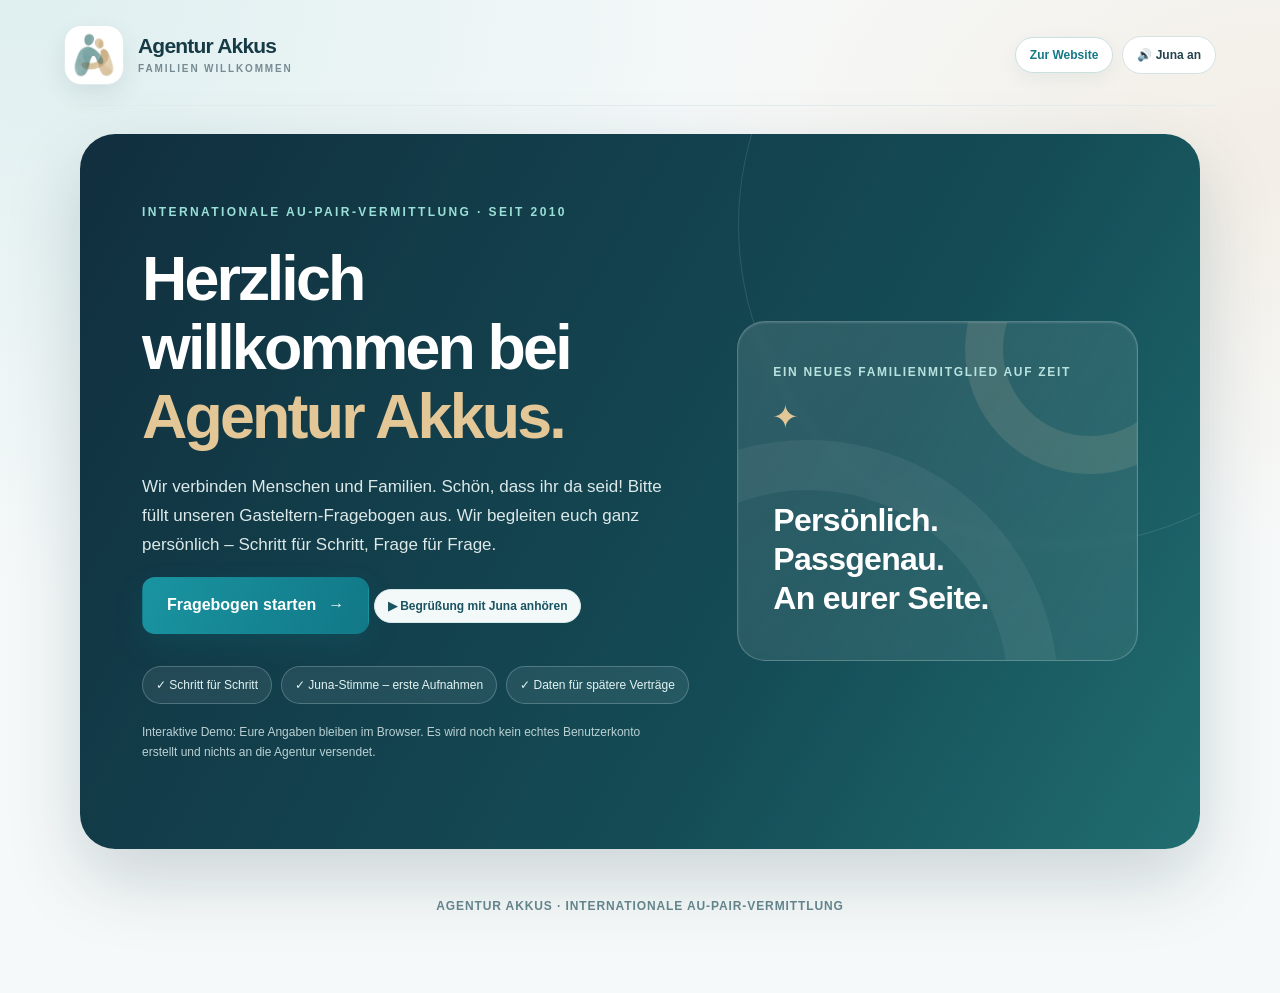
==== commit 0566840d: "Enable real Juna audio for available questions; remove robotic automatic TTS" ====
--- a/akkus-gasteltern-fragebogen/index.html
+++ b/akkus-gasteltern-fragebogen/index.html
@@ -121,7 +121,7 @@
   .regwrap h1{font-size:36px}
 }
 @media print{.intro{background:white!important;color:#000!important}}
-</style>
+.juna-pending{display:inline-flex;align-items:center;font-size:13px;color:var(--muted);padding:9px 12px;background:rgba(40,85,89,.07);border-radius:12px}\n</style>
 </head>
 <body>
 <div id="app" class="shell"></div><div id="printReport"></div>
@@ -218,9 +218,9 @@
 add(5,'signature','Angaben zur Unterschrift','Für die offizielle Einreichung muss der BA-Fragebogen zusätzlich eigenhändig oder zulässig elektronisch unterschrieben werden.',[txt('baSignPlace','Ort (BA 62)'),dat('baSignDate','Datum (BA 63)'),check('baSignPending','Mir ist bekannt, dass eine echte Unterschrift noch erforderlich ist.')]);
 function getSteps(){const list=[];for(const q of raw){if(q.sec===1 && q.id==='household-others'){let n=Math.min(12,Math.max(0,parseInt(opt('kids')||'0',10)||0));for(let i=0;i<n;i++){list.push({sec:1,id:`child-${i+1}`,title:`Erzählt uns von Kind ${i+1}`,desc:'Vorname, Geburtsdatum und Betreuung bzw. Schule.',fields:[txt(`child${i+1}name`,'Vorname des Kindes',true),dat(`child${i+1}birth`,'Geburtsdatum',true),sel(`child${i+1}place`,'Kindergarten oder Schule?',['Kindergarten','Schule','Zu Hause','Anderes'])]})}}if(!q.when||q.when())list.push(q)}return list}
 const esc=s=>String(s??'').replace(/[&<>"']/g,c=>({'&':'&amp;','<':'&lt;','>':'&gt;','"':'&quot;',"'":'&#39;'}[c]));
-const head=`<header class="header"><a class="brand" href="#" id="toHome" aria-label="Agentur Akkus"><span class="mark"><img src="[data-uri]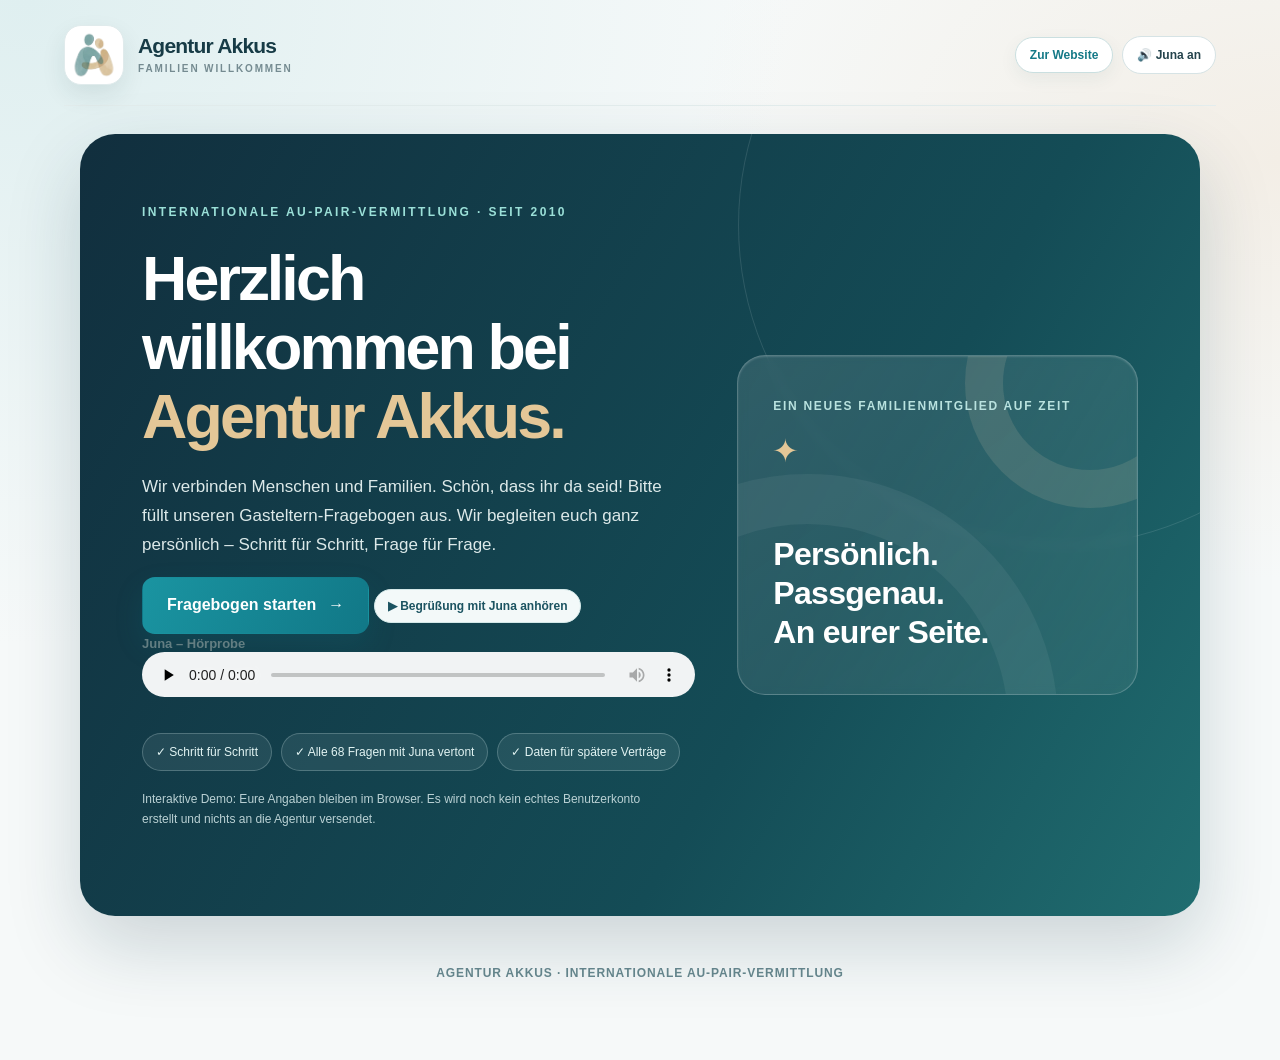
==== commit 90c84df2: "Embed real ElevenLabs Juna audio for every spotlight question" ====
--- a/akkus-gasteltern-fragebogen/index.html
+++ b/akkus-gasteltern-fragebogen/index.html
@@ -121,7 +121,7 @@
   .regwrap h1{font-size:36px}
 }
 @media print{.intro{background:white!important;color:#000!important}}
-.juna-pending{display:inline-flex;align-items:center;font-size:13px;color:var(--muted);padding:9px 12px;background:rgba(40,85,89,.07);border-radius:12px}\n</style>
+.juna-pending{display:inline-flex;align-items:center;font-size:13px;color:var(--muted);padding:9px 12px;background:rgba(40,85,89,.07);border-radius:12px}\n.welcome-audio{margin-top:15px;display:flex;flex-direction:column;gap:7px;max-width:420px}.welcome-audio span{font-weight:700;font-size:13px;color:var(--muted)}.welcome-audio audio{width:100%;height:45px}.voicebtn{cursor:pointer}</style>
 </head>
 <body>
 <div id="app" class="shell"></div><div id="printReport"></div>
@@ -220,7 +220,7 @@
 const esc=s=>String(s??'').replace(/[&<>"']/g,c=>({'&':'&amp;','<':'&lt;','>':'&gt;','"':'&quot;',"'":'&#39;'}[c]));
 const head=`<header class="header"><a class="brand" href="#" id="toHome" aria-label="Agentur Akkus"><span class="mark"><img src="[data-uri]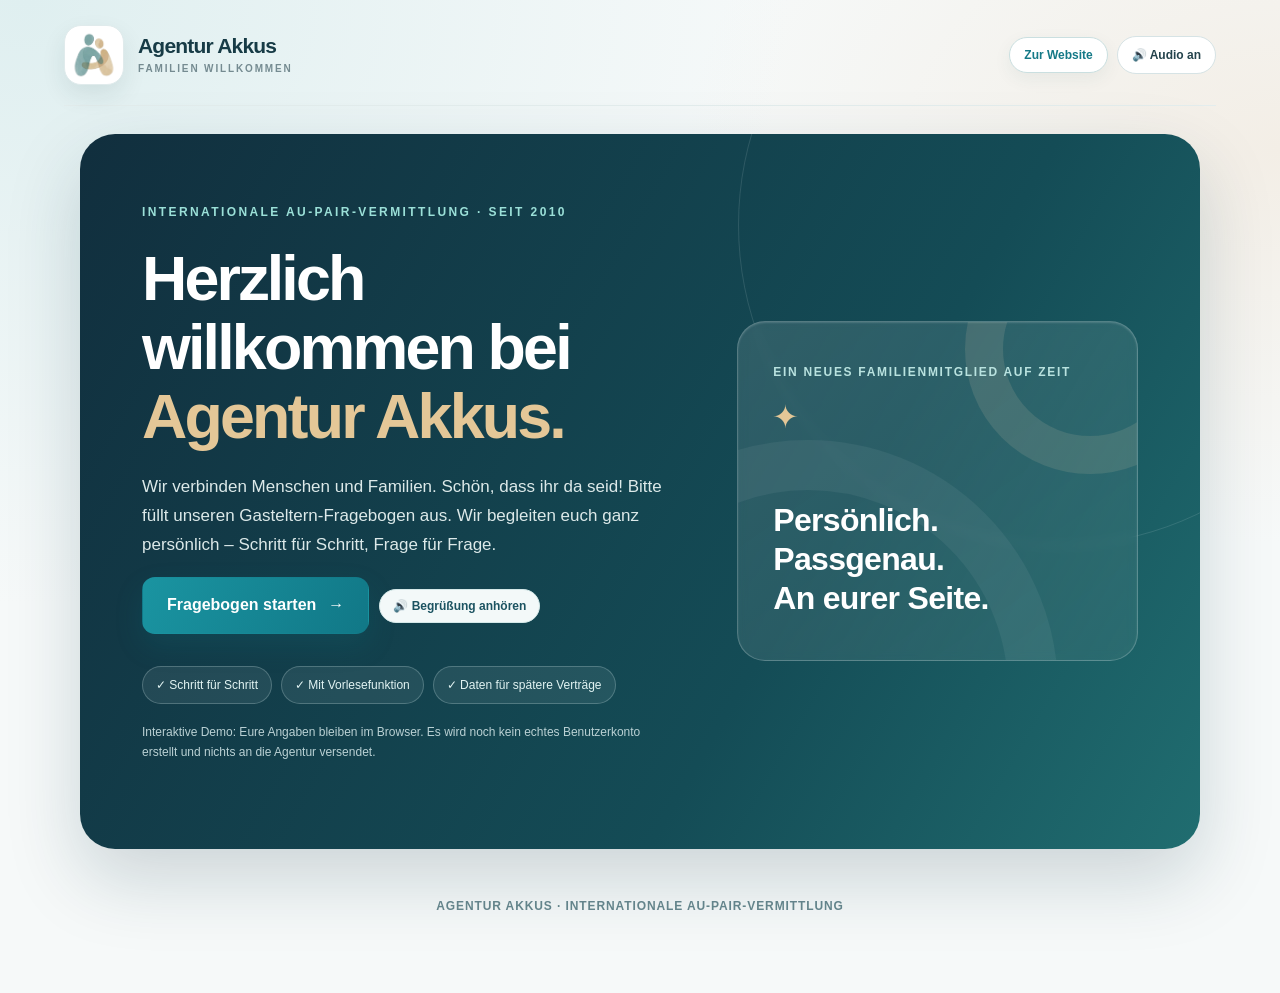
==== commit 96ff8c8d: "Restore browser voice and guide family through only the big spotlight questions, without Juna audio" ====
--- a/akkus-gasteltern-fragebogen/index.html
+++ b/akkus-gasteltern-fragebogen/index.html
@@ -121,7 +121,7 @@
   .regwrap h1{font-size:36px}
 }
 @media print{.intro{background:white!important;color:#000!important}}
-.juna-pending{display:inline-flex;align-items:center;font-size:13px;color:var(--muted);padding:9px 12px;background:rgba(40,85,89,.07);border-radius:12px}\n.welcome-audio{margin-top:15px;display:flex;flex-direction:column;gap:7px;max-width:420px}.welcome-audio span{font-weight:700;font-size:13px;color:var(--muted)}.welcome-audio audio{width:100%;height:45px}.voicebtn{cursor:pointer}</style>
+</style>
 </head>
 <body>
 <div id="app" class="shell"></div><div id="printReport"></div>
@@ -143,85 +143,85 @@
 function add(sec,id,title,desc,fields,extra={}){if(fields.length>3)throw Error('Too many fields: '+id);raw.push({sec,id,title,desc,fields,...extra})}
 const opt=(id)=>String(state.values[id]??'').trim();
 // 1: Adults & contact; official BA references 10-23 & family questionnaire.
-add(0,'one-name','Wie heißt Elternteil 1?','Bitte gebt den Vor- und Nachnamen ein.',[txt('p1first','Vorname',true,{ba:'16'}),txt('p1last','Nachname',true,{ba:'17'})]);
+add(0,'one-name','Bitte gebt Vor- und Nachnamen von Elternteil 1 an.','Bitte gebt den Vor- und Nachnamen ein.',[txt('p1first','Vorname',true,{ba:'16'}),txt('p1last','Nachname',true,{ba:'17'})]);
 add(0,'single','Seid ihr alleinerziehend?','Wenn du allein erziehst, überspringen wir automatisch Elternteil 2.',[rad('single','Familienform',['Ja, ich bin alleinerziehend','Nein, wir sind zwei Elternteile'],true,{ba:'19, 23'})]);
-add(0,'one-details','Ein paar Angaben zu Elternteil 1','Für Familienprofil und BA-Fragebogen.',[txt('p1nation','Staatsangehörigkeit',true,{ba:'18'}),dat('p1dob','Geburtsdatum (freiwillig)'),txt('p1job','Beruf (freiwillig)')]);
-add(0,'two-name','Wie heißt Elternteil 2?','Bitte gebt den Vor- und Nachnamen ein.',[txt('p2first','Vorname',true,{ba:'20'}),txt('p2last','Nachname',true,{ba:'21'})],{when:()=>opt('single')!=='Ja, ich bin alleinerziehend'});
-add(0,'two-details','Angaben zu Elternteil 2','Nur bei Familien mit zwei Elternteilen.',[txt('p2nation','Staatsangehörigkeit',true,{ba:'22'}),dat('p2dob','Geburtsdatum (freiwillig)'),txt('p2job','Beruf (freiwillig)')],{when:()=>opt('single')!=='Ja, ich bin alleinerziehend'});
-add(0,'relation','Wie lebt ihr zusammen?','Diese Angabe wird für das BA-Formular benötigt.',[sel('relation','Familienverhältnis',['Ehepartner/in','Lebenspartner/in','Unverheiratetes Paar'],true,{ba:'19, 23'})],{when:()=>opt('single')!=='Ja, ich bin alleinerziehend'});
-add(0,'address-1','Wie lautet eure Straße?','Bitte gebt die Wohnanschrift eurer Gastfamilie ein.',[txt('street','Straße',true,{ba:'10'}),txt('houseNo','Hausnummer',true,{ba:'11'})]);
-add(0,'address-2','Wo wohnt eure Familie?','Postleitzahl und Wohnort werden auch für den Vertrag benötigt.',[txt('zip','Postleitzahl',true,{ba:'12',inputmode:'numeric'}),txt('city','Wohnort',true,{ba:'13'})]);
-add(0,'contact','Wie erreichen wir euch?','Bitte gebt eure Telefonnummer und Kontakt-E-Mail ein.',[txt('phone','Telefonnummer',true,{type:'tel',ba:'14'}),txt('mail','E-Mail',true,{type:'email',ba:'15'})]);
-add(0,'one-extra','Weitere Angaben zu Elternteil 1','Diese Angaben aus dem ergänzenden Familienfragebogen sind freiwillig.',[rad('p1athome','Elternteil 1 tagsüber zu Hause?'),txt('p1religion','Konfession Elternteil 1 (freiwillig)')],{optional:true});
-add(0,'two-extra','Weitere Angaben zu Elternteil 2','Diese Angaben aus dem ergänzenden Familienfragebogen sind freiwillig.',[rad('p2athome','Elternteil 2 tagsüber zu Hause?'),txt('p2religion','Konfession Elternteil 2 (freiwillig)')],{when:()=>opt('single')!=='Ja, ich bin alleinerziehend',optional:true});
-add(0,'agencies','Zuständige Behörden','Hilft später beim Visum und der Behördenkommunikation.',[txt('arbeitsagentur','Zuständige Arbeitsagentur (wenn bekannt)'),txt('auslaenderamt','Zuständige Ausländerbehörde (wenn bekannt)')]);
+add(0,'one-details','Bitte gebt Staatsangehörigkeit und Geburtsdatum von Elternteil 1 an.','Für Familienprofil und BA-Fragebogen.',[txt('p1nation','Staatsangehörigkeit',true,{ba:'18'}),dat('p1dob','Geburtsdatum (freiwillig)'),txt('p1job','Beruf (freiwillig)')]);
+add(0,'two-name','Bitte gebt Vor- und Nachnamen von Elternteil 2 an.','Bitte gebt den Vor- und Nachnamen ein.',[txt('p2first','Vorname',true,{ba:'20'}),txt('p2last','Nachname',true,{ba:'21'})],{when:()=>opt('single')!=='Ja, ich bin alleinerziehend'});
+add(0,'two-details','Bitte gebt Staatsangehörigkeit und Geburtsdatum von Elternteil 2 an.','Nur bei Familien mit zwei Elternteilen.',[txt('p2nation','Staatsangehörigkeit',true,{ba:'22'}),dat('p2dob','Geburtsdatum (freiwillig)'),txt('p2job','Beruf (freiwillig)')],{when:()=>opt('single')!=='Ja, ich bin alleinerziehend'});
+add(0,'relation','Wie ist eure familiäre Situation?','Diese Angabe wird für das BA-Formular benötigt.',[sel('relation','Familienverhältnis',['Ehepartner/in','Lebenspartner/in','Unverheiratetes Paar'],true,{ba:'19, 23'})],{when:()=>opt('single')!=='Ja, ich bin alleinerziehend'});
+add(0,'address-1','Bitte gebt eure Straße und Hausnummer an.','Bitte gebt die Wohnanschrift eurer Gastfamilie ein.',[txt('street','Straße',true,{ba:'10'}),txt('houseNo','Hausnummer',true,{ba:'11'})]);
+add(0,'address-2','Bitte gebt eure Postleitzahl und euren Wohnort an.','Postleitzahl und Wohnort werden auch für den Vertrag benötigt.',[txt('zip','Postleitzahl',true,{ba:'12',inputmode:'numeric'}),txt('city','Wohnort',true,{ba:'13'})]);
+add(0,'contact','Bitte gebt eure Telefonnummer und E-Mail-Adresse an.','Bitte gebt eure Telefonnummer und Kontakt-E-Mail ein.',[txt('phone','Telefonnummer',true,{type:'tel',ba:'14'}),txt('mail','E-Mail',true,{type:'email',ba:'15'})]);
+add(0,'one-extra','Ist Elternteil 1 tagsüber zu Hause?','Diese Angaben aus dem ergänzenden Familienfragebogen sind freiwillig.',[rad('p1athome','Elternteil 1 tagsüber zu Hause?'),txt('p1religion','Konfession Elternteil 1 (freiwillig)')],{optional:true});
+add(0,'two-extra','Ist Elternteil 2 tagsüber zu Hause?','Diese Angaben aus dem ergänzenden Familienfragebogen sind freiwillig.',[rad('p2athome','Elternteil 2 tagsüber zu Hause?'),txt('p2religion','Konfession Elternteil 2 (freiwillig)')],{when:()=>opt('single')!=='Ja, ich bin alleinerziehend',optional:true});
+add(0,'agencies','Welche Behörden sind für eure Familie zuständig?','Hilft später beim Visum und der Behördenkommunikation.',[txt('arbeitsagentur','Zuständige Arbeitsagentur (wenn bekannt)'),txt('auslaenderamt','Zuständige Ausländerbehörde (wenn bekannt)')]);
 // 2 children & household.
 add(1,'children-count','Wie viele Kinder unter 18 wohnen bei euch?','Für ein Au-pair muss mindestens ein minderjähriges Kind im Haushalt leben.',[num('kids','Anzahl der Kinder unter 18',true,{min:1,max:12,ba:'24'})]);
-add(1,'household-others','Leben weitere Personen im Haushalt?','Bitte nennt nur Personen, die für das Zusammenleben mit dem Au-pair relevant sind.',[rad('otherPersons','Weitere Personen?'),txt('otherPersonsDetails','Wenn ja, wer?')]);
-add(1,'other-helpers','Habt ihr weitere Unterstützung?','Zum Beispiel Haushaltshilfe oder Kinderbetreuung.',[rad('helpers','Weitere Hilfskräfte?'),txt('helpersDetails','Wenn ja, welche?')]);
+add(1,'household-others','Leben noch andere Personen in eurem Haushalt?','Bitte nennt nur Personen, die für das Zusammenleben mit dem Au-pair relevant sind.',[rad('otherPersons','Weitere Personen?'),txt('otherPersonsDetails','Wenn ja, wer?')]);
+add(1,'other-helpers','Gibt es weitere Personen, die euch im Haushalt unterstützen?','Zum Beispiel Haushaltshilfe oder Kinderbetreuung.',[rad('helpers','Weitere Hilfskräfte?'),txt('helpersDetails','Wenn ja, welche?')]);
 add(1,'family-language','Welche Sprachen sprecht ihr?','Die Sprachsituation ist auch für das BA-Verfahren wichtig.',[yes('germanMotherTongue','Ist Deutsch Muttersprache in eurer Familie?',true),txt('otherLanguages','Weitere gesprochene Sprachen')]);
-add(1,'family-eu','Staatsangehörigkeit und Au-pair','Mindestens ein erwachsenes Familienmitglied mit deutscher, EU-/EWR- oder Schweizer Staatsangehörigkeit?', [yes('euMember','Trifft diese Aussage zu?',true)]);
+add(1,'family-eu','Welche Staatsangehörigkeit hat eure Familie?','Mindestens ein erwachsenes Familienmitglied mit deutscher, EU-/EWR- oder Schweizer Staatsangehörigkeit?', [yes('euMember','Trifft diese Aussage zu?',true)]);
 // 3 home.
-add(2,'home-type','Wie wohnt eure Familie?','So kann sich ein Au-pair euer Zuhause vorstellen.',[sel('urban','Wohnlage',['Großstadt','Stadt','Kleinstadt','Dorf']),sel('housetype','Wohnform',['Haus','Wohnung'])]);
-add(2,'home-rooms','Wie groß ist euer Zuhause?','Die Anzahl der Zimmer einschließlich Badezimmer ist optional.',[num('rooms','Anzahl der Zimmer (einschließlich Bad)',false,{min:1,max:99}),txt('bigcity','Nächste größere Stadt')]);
-add(2,'home-distances','Wie ist eure Umgebung?','Entfernungen können ungefähr angegeben werden.',[txt('bigcityDistance','Entfernung zur nächsten Großstadt'),txt('shoppingDistance','Entfernung zu Einkaufsmöglichkeiten')]);
-add(2,'home-aupair','Wie wohnt euer Au-pair bei euch?','Ein eigenes Zimmer im Haushalt der Gastfamilie gehört zu den BA-Angaben.',[yes('roomOwn','Eigenes Zimmer innerhalb der Familienwohnung?',true),rad('bathOwn','Eigenes Bad?'),rad('tvOwn','Eigenes Fernsehgerät?')]);
+add(2,'home-type','Wohnt ihr in einem Haus oder in einer Wohnung?','So kann sich ein Au-pair euer Zuhause vorstellen.',[sel('urban','Wohnlage',['Großstadt','Stadt','Kleinstadt','Dorf']),sel('housetype','Wohnform',['Haus','Wohnung'])]);
+add(2,'home-rooms','Wie viele Zimmer hat euer Zuhause?','Die Anzahl der Zimmer einschließlich Badezimmer ist optional.',[num('rooms','Anzahl der Zimmer (einschließlich Bad)',false,{min:1,max:99}),txt('bigcity','Nächste größere Stadt')]);
+add(2,'home-distances','Wie weit sind die nächste Großstadt und die Einkaufsmöglichkeiten entfernt?','Entfernungen können ungefähr angegeben werden.',[txt('bigcityDistance','Entfernung zur nächsten Großstadt'),txt('shoppingDistance','Entfernung zu Einkaufsmöglichkeiten')]);
+add(2,'home-aupair','Wie wird euer Au-pair bei euch wohnen?','Ein eigenes Zimmer im Haushalt der Gastfamilie gehört zu den BA-Angaben.',[yes('roomOwn','Eigenes Zimmer innerhalb der Familienwohnung?',true),rad('bathOwn','Eigenes Bad?'),rad('tvOwn','Eigenes Fernsehgerät?')]);
 add(2,'transport','Wie kommt das Au-pair zur Sprachschule?','Bitte nennt Verkehrsmittel und Entfernung zum nächsten Sprachkurs.',[txt('languageDistance','Entfernung zum nächsten Sprachkurs'),txt('transport','Verfügbare Verkehrsmittel')]);
 add(2,'pets','Gibt es Haustiere?','Eine kurze Angabe genügt.',[rad('pets','Haustiere?'),txt('petsType','Wenn ja, welche?')]);
 add(2,'smoking','Wird in eurem Haushalt geraucht?','Wichtig für die Auswahl eines passenden Au-pairs.',[rad('smokers','Wird bei euch geraucht?'),rad('aupairSmoke','Darf das Au-pair bei euch rauchen?')]);
 add(2,'diet','Wie esst ihr als Familie?','Besondere Wünsche können später auch im Match besprochen werden.',[rad('vegetarian','Lebt eure Familie vegetarisch?'),area('foodNotes','Ernährung / Besonderheiten (freiwillig)')]);
-add(2,'special-needs','Gibt es wichtige Besonderheiten?','Freiwillig: Bitte nur Angaben, die für das Zusammenleben oder die Aufgaben des Au-pairs wirklich nötig sind.',[area('specialNeeds','Besonderheiten oder Unterstützungsbedarf (freiwillig)')],{optional:true});
+add(2,'special-needs','Gibt es Besonderheiten, die das Au-pair wissen sollte?','Freiwillig: Bitte nur Angaben, die für das Zusammenleben oder die Aufgaben des Au-pairs wirklich nötig sind.',[area('specialNeeds','Besonderheiten oder Unterstützungsbedarf (freiwillig)')],{optional:true});
 // 4 tasks and BA working conditions.
-add(3,'hours','Wann braucht ihr Unterstützung?','Ihr könnt mehrere Zeiten auswählen.',[multi('helpTimes','Übliche Tageszeiten',['Vormittags','Nachmittags','Abends']),txt('dayOff','Bevorzugter freier Tag')]);
-add(3,'daily-tasks','Welche Aufgaben sind vorgesehen?','Nur Kinderbetreuung und leichte Hausarbeit im Rahmen eines Au-pair-Verhältnisses.',[multi('tasks','Vorgesehene Aufgaben',['Kinderbetreuung','Leichte Hausarbeit','Einfache Mahlzeiten','Einkaufen','Bügeln'])]);
+add(3,'hours','Zu welchen Tageszeiten braucht ihr Unterstützung?','Ihr könnt mehrere Zeiten auswählen.',[multi('helpTimes','Übliche Tageszeiten',['Vormittags','Nachmittags','Abends']),txt('dayOff','Bevorzugter freier Tag')]);
+add(3,'daily-tasks','Bei welchen Aufgaben soll euch das Au-pair helfen?','Nur Kinderbetreuung und leichte Hausarbeit im Rahmen eines Au-pair-Verhältnisses.',[multi('tasks','Vorgesehene Aufgaben',['Kinderbetreuung','Leichte Hausarbeit','Einfache Mahlzeiten','Einkaufen','Bügeln'])]);
 add(3,'driver','Soll das Au-pair Auto fahren?','Eine Führerscheinanforderung ist optional.',[rad('driver','Führerschein erwünscht?'),txt('drivingNotes','Weitere Hinweise zum Fahren')]);
-add(3,'household-association','Gehört das Au-pair zur Familie?','Die Bundesagentur fragt ausdrücklich nach Familienanschluss.',[yes('familyConnection','Mithilfe im Haushalt mit Familienanschluss?',true)]);
+add(3,'household-association','Wird das Au-pair wie ein Familienmitglied in euren Alltag einbezogen?','Die Bundesagentur fragt ausdrücklich nach Familienanschluss.',[yes('familyConnection','Mithilfe im Haushalt mit Familienanschluss?',true)]);
 add(3,'care','Sind pflegerische Aufgaben vorgesehen?','Die BA fragt nach Kranken-/Altenpflege. Solche Aufgaben gehören nicht zur regulären Au-pair-Tätigkeit.',[yes('careDuties','Pflegebedürftige Personen betreuen?',true)]);
 add(3,'family-business','Soll das Au-pair andere Arbeiten ausführen?','Zum Beispiel Tätigkeiten im Familienbetrieb.',[yes('outsideWork','Andere Arbeiten, z. B. im Familienbetrieb?',true)]);
-add(3,'daily-hours','Wie lange soll das Au-pair helfen?','Die BA fragt, ob mehr als 6 Stunden täglich oder mehr als 30 Wochenstunden einschließlich Babysitting vorgesehen sind.',[yes('overLimit','Mehr als 6 Stunden täglich oder 30 Stunden wöchentlich?',true)]);
-add(3,'free-time','Welche Freizeit ist vorgesehen?','Mindestens 1,5 freie Tage pro Woche, davon monatlich ein Sonntag, und vier freie Abende.',[yes('freeTime','Sind diese freien Zeiten gewährleistet?',true)]);
-add(3,'holiday','Wie ist der Urlaub geregelt?','BA-Frage: bezahlter Urlaub, in der Regel vier Wochen pro Jahr.',[yes('paidHoliday','Bekommt das Au-pair den zustehenden bezahlten Urlaub?',true)]);
-add(3,'food','Wie wird das Au-pair verpflegt?','Kostenlose Verpflegung und gemeinsame Mahlzeiten sind wichtige Bestandteile.',[yes('freeFood','Volle kostenlose Verpflegung?',true),yes('sharedMeals','Gemeinsame Mahlzeiten und dasselbe Essen?',true)]);
-add(3,'pocket','Wie hoch ist das Taschengeld?','Die BA fragt nach 280 Euro monatlich.',[yes('pocket280','Erhält das Au-pair 280 Euro Taschengeld pro Monat?',true)]);
-add(3,'course','Wird ein Deutschkurs ermöglicht?','Die BA fragt nach einem Deutschkurs und zusätzlich 70 Euro monatlich.',[yes('course70','Deutschkurs und 70 Euro monatlich zusätzlich?',true)]);
-add(3,'course-provider','Wo kann das Au-pair Deutsch lernen?','Sprachschule oder Kursanbieter, wenn bekannt.',[txt('courseProvider','Sprachschule / Kursanbieter'),yes('courseTravel','Übernehmt ihr Fahrtkosten zum nächstgelegenen Sprachkurs?',true)],{when:()=>opt('course70')!=='Nein'});
+add(3,'daily-hours','Wie viele Stunden soll euer Au-pair helfen?','Die BA fragt, ob mehr als 6 Stunden täglich oder mehr als 30 Wochenstunden einschließlich Babysitting vorgesehen sind.',[yes('overLimit','Mehr als 6 Stunden täglich oder 30 Stunden wöchentlich?',true)]);
+add(3,'free-time','Welche freien Tage und Abende bekommt das Au-pair?','Mindestens 1,5 freie Tage pro Woche, davon monatlich ein Sonntag, und vier freie Abende.',[yes('freeTime','Sind diese freien Zeiten gewährleistet?',true)]);
+add(3,'holiday','Wie ist der bezahlte Urlaub geregelt?','BA-Frage: bezahlter Urlaub, in der Regel vier Wochen pro Jahr.',[yes('paidHoliday','Bekommt das Au-pair den zustehenden bezahlten Urlaub?',true)]);
+add(3,'food','Wie wird euer Au-pair bei euch verpflegt?','Kostenlose Verpflegung und gemeinsame Mahlzeiten sind wichtige Bestandteile.',[yes('freeFood','Volle kostenlose Verpflegung?',true),yes('sharedMeals','Gemeinsame Mahlzeiten und dasselbe Essen?',true)]);
+add(3,'pocket','Wie viel Taschengeld erhält euer Au-pair?','Die BA fragt nach 280 Euro monatlich.',[yes('pocket280','Erhält das Au-pair 280 Euro Taschengeld pro Monat?',true)]);
+add(3,'course','Ermöglicht ihr dem Au-pair einen Deutschkurs?','Die BA fragt nach einem Deutschkurs und zusätzlich 70 Euro monatlich.',[yes('course70','Deutschkurs und 70 Euro monatlich zusätzlich?',true)]);
+add(3,'course-provider','Wo wird das Au-pair Deutsch lernen?','Sprachschule oder Kursanbieter, wenn bekannt.',[txt('courseProvider','Sprachschule / Kursanbieter'),yes('courseTravel','Übernehmt ihr Fahrtkosten zum nächstgelegenen Sprachkurs?',true)],{when:()=>opt('course70')!=='Nein'});
 add(3,'insurance','Wie ist die Versicherung geregelt?','Gefragt wird Versicherung für Krankheit, Schwangerschaft, Geburt und Unfall.',[yes('insured','Ist dieser Versicherungsschutz vorgesehen?',true)]);
-add(3,'insurance-provider','Bei welchem Anbieter?','Zum Beispiel Care Concept oder ein anderer Anbieter. Die Auswahl ist noch nicht verbindlich.',[txt('insuranceProvider','Versicherungsanbieter / noch offen')],{when:()=>opt('insured')!=='Nein'});
+add(3,'insurance-provider','Bei welcher Versicherung wird das Au-pair versichert?','Zum Beispiel Care Concept oder ein anderer Anbieter. Die Auswahl ist noch nicht verbindlich.',[txt('insuranceProvider','Versicherungsanbieter / noch offen')],{when:()=>opt('insured')!=='Nein'});
 add(3,'religious-freedom','Ist Religionsausübung möglich?','Die BA fragt nach der Möglichkeit zur freien Religionsausübung.',[yes('religiousPractice','Kann das Au-pair seine Religion ausüben?',true)]);
 add(3,'travel-costs','Übernehmt ihr Reisekosten?','Aus dem ergänzenden Familienfragebogen.',[rad('travelExpenses','Reisekosten übernehmen?'),txt('travelAmount','Falls ja, in welcher Höhe?')]);
 // 5 wishes, profile.
-add(4,'arrival','Wann möchtet ihr ein Au-pair aufnehmen?','Ein ungefährer Zeitraum reicht für das Basisprofil.',[dat('wishStart','Gewünschter Beginn',true),num('wishMonths','Gewünschte Dauer (Monate)',false,{min:1,max:24})]);
-add(4,'age-preferences','Habt ihr Wünsche zum Alter?','Die Altersangabe ist nur eine Präferenz.',[sel('agePref','Alter des Au-pairs',['18–20 Jahre','21–25 Jahre','Egal'])]);
+add(4,'arrival','Wann möchtet ihr ein Au-pair aufnehmen und für wie lange?','Ein ungefährer Zeitraum reicht für das Basisprofil.',[dat('wishStart','Gewünschter Beginn',true),num('wishMonths','Gewünschte Dauer (Monate)',false,{min:1,max:24})]);
+add(4,'age-preferences','Welche Altersgruppe wünscht ihr euch für euer Au-pair?','Die Altersangabe ist nur eine Präferenz.',[sel('agePref','Alter des Au-pairs',['18–20 Jahre','21–25 Jahre','Egal'])]);
 add(4,'nationality-preferences','Habt ihr Länderwünsche?','Ihr könnt auch „Egal“ eintragen.',[rad('nationPref','Bestimmte Staatsangehörigkeit erwünscht?'),txt('nationPrefWhich','Wenn ja, welche?')]);
-add(4,'family-hobbies','Was macht eure Familie gern?','Erzählt kurz, was euren Alltag besonders macht.',[area('hobbies','Hobbys und Interessen')]);
+add(4,'family-hobbies','Welche Hobbys und Interessen hat eure Familie?','Erzählt kurz, was euren Alltag besonders macht.',[area('hobbies','Hobbys und Interessen')]);
 add(4,'experience','Hattet ihr schon einmal ein Au-pair?','Diese Information hilft uns bei der Begleitung.',[rad('previousExperience','Schon einmal ein Au-pair aufgenommen?'),area('experienceNotes','Erfahrungen / Wünsche (freiwillig)')]);
-add(4,'preferences','Was ist euch besonders wichtig?','Zum Beispiel Deutschkenntnisse, Hobbys oder Erfahrung mit Kindern.',[area('familyWishes','Was soll euer Au-pair mitbringen?')]);
+add(4,'preferences','Was ist euch bei eurem Au-pair besonders wichtig?','Zum Beispiel Deutschkenntnisse, Hobbys oder Erfahrung mit Kindern.',[area('familyWishes','Was soll euer Au-pair mitbringen?')]);
 add(4,'discovery','Wie habt ihr Agentur Akkus gefunden?','Optional.',[txt('heardOf','Wie habt ihr von Agentur Akkus erfahren?')],{optional:true});
 add(4,'share-consent','Dürfen wir eure Adresse weitergeben?','Freiwillige Einwilligung für die Weitergabe an passende Au-pairs oder Gastfamilien. Keine automatische Weitergabe in dieser Demo.',[rad('shareAddress','Adressweitergabe erlaubt?',['Ja, mit Einwilligung','Nein'],true)]);
 // BA after match: 4-9, 25-26, 29-30, 47-61, 62-64.
-add(5,'aupair-identity','Wie heißt euer ausgewähltes Au-pair?','Diesen Abschnitt könnt ihr nach einem Match ergänzen.',[txt('apFirst','Vorname',false,{ba:'4'}),txt('apLast','Nachname',false,{ba:'5'})]);
-add(5,'aupair-bio','Angaben zum Au-pair','Für das Zustimmungs-/Arbeitsgenehmigungsverfahren.',[dat('apDob','Geburtsdatum'),txt('apNation','Staatsangehörigkeit'),sel('apGender','Geschlecht',['Männlich','Weiblich','Divers'])]);
-add(5,'aupair-start','Wann kommt das Au-pair?','Einreise und Vertragsdauer können sich unterscheiden.',[dat('apEntry','Einreise zur Familie (BA 9)'),dat('apContractStart','Vertragsbeginn (BA 25)'),dat('apContractEnd','Vertragsende (BA 25)')]);
+add(5,'aupair-identity','Bitte gebt Vor- und Nachnamen eures ausgewählten Au-pairs an.','Diesen Abschnitt könnt ihr nach einem Match ergänzen.',[txt('apFirst','Vorname',false,{ba:'4'}),txt('apLast','Nachname',false,{ba:'5'})]);
+add(5,'aupair-bio','Bitte gebt Geburtsdatum und Staatsangehörigkeit eures Au-pairs an.','Für das Zustimmungs-/Arbeitsgenehmigungsverfahren.',[dat('apDob','Geburtsdatum'),txt('apNation','Staatsangehörigkeit'),sel('apGender','Geschlecht',['Männlich','Weiblich','Divers'])]);
+add(5,'aupair-start','Wann reist euer Au-pair ein und wann beginnt und endet der Vertrag?','Einreise und Vertragsdauer können sich unterscheiden.',[dat('apEntry','Einreise zur Familie (BA 9)'),dat('apContractStart','Vertragsbeginn (BA 25)'),dat('apContractEnd','Vertragsende (BA 25)')]);
 add(5,'aupair-related','Ist das Au-pair mit euch verwandt?','Diese Frage ist ausdrücklich Bestandteil des BA-Formulars.',[yes('apRelated','Verwandtschaft mit den Gasteltern?')]);
 add(5,'aupair-german','Welche Deutschkenntnisse hat das Au-pair?','Das BA-Formular fragt nach Grundkenntnissen der Umgangssprache auf mindestens Niveau A1.',[yes('apGermanA1','Mindestens A1 vorhanden?')]);
 add(5,'aupair-goal','Was ist das Ziel des Au-pair-Aufenthalts?','Der Aufenthalt dient insbesondere Sprache und kulturellem Austausch.',[yes('apCultural','Sprachkenntnisse und Allgemeinwissen über Deutschland erweitern?')]);
 add(5,'visa','Ist das Visum bereits beantragt?','Nur soweit für das ausgewählte Au-pair ein Visum erforderlich ist.',[rad('apVisa','Visum beantragt?',['Ja','Nein','Nicht erforderlich','Noch nicht bekannt'])]);
-add(5,'agency','Wie kam der Kontakt zustande?','Angaben zur Vermittlung nach BA-Fragen 48 und 49.',[yes('apMediated','Wurde das Au-pair vermittelt?'),txt('apMediator','Falls ja: durch wen?',false,{placeholder:'z. B. Agentur Akkus'})]);
+add(5,'agency','Wie seid ihr mit eurem Au-pair in Kontakt gekommen?','Angaben zur Vermittlung nach BA-Fragen 48 und 49.',[yes('apMediated','Wurde das Au-pair vermittelt?'),txt('apMediator','Falls ja: durch wen?',false,{placeholder:'z. B. Agentur Akkus'})]);
 add(5,'self-apply','Hat das Au-pair sich selbst beworben?','Zur Unterscheidung von Eigenbewerbung und Anwerbung.',[yes('apInitiative','Selbstständig bei euch beworben?'),yes('apRecruited','Von euch angeworben?')]);
-add(5,'agency-support','Wer betreut das Au-pair?','Die BA fragt nach der Betreuung während des Aufenthalts.',[yes('apAgencySupport','Wird es vom Vermittler betreut?')]);
+add(5,'agency-support','Wer betreut das Au-pair während des Aufenthalts?','Die BA fragt nach der Betreuung während des Aufenthalts.',[yes('apAgencySupport','Wird es vom Vermittler betreut?')]);
 add(5,'previous-ap','Ist noch ein weiteres Au-pair bei euch?','Wenn nein, werden die Angaben zum bisherigen Au-pair übersprungen.',[yes('currentAP','Ist noch ein bisheriges Au-pair in der Familie?')]);
-add(5,'previous-ap-details','Angaben zum bisherigen Au-pair','Nur falls derzeit noch ein Au-pair bei euch lebt.',[dat('oldAPEnd','Bis wann bleibt es?'),txt('oldAPFirst','Vorname des bisherigen Au-pairs'),txt('oldAPLast','Nachname des bisherigen Au-pairs')],{when:()=>opt('currentAP')==='Ja'});
-add(5,'previous-ap-bio','Weitere Angaben zum bisherigen Au-pair','Geburtsdatum und Staatsangehörigkeit.',[dat('oldAPDob','Geburtsdatum'),txt('oldAPNation','Staatsangehörigkeit')],{when:()=>opt('currentAP')==='Ja'});
+add(5,'previous-ap-details','Bitte gebt Namen und Bleibedauer eures bisherigen Au-pairs an.','Nur falls derzeit noch ein Au-pair bei euch lebt.',[dat('oldAPEnd','Bis wann bleibt es?'),txt('oldAPFirst','Vorname des bisherigen Au-pairs'),txt('oldAPLast','Nachname des bisherigen Au-pairs')],{when:()=>opt('currentAP')==='Ja'});
+add(5,'previous-ap-bio','Bitte gebt Geburtsdatum und Staatsangehörigkeit eures bisherigen Au-pairs an.','Geburtsdatum und Staatsangehörigkeit.',[dat('oldAPDob','Geburtsdatum'),txt('oldAPNation','Staatsangehörigkeit')],{when:()=>opt('currentAP')==='Ja'});
 add(5,'contract','Ist der Vertrag vorbereitet?','Später wird das unterschriebene offizielle Dokument benötigt.',[rad('contractAttached','Au-pair-Vertrag beigefügt?',['Ja','Nein, wird nachgereicht','Noch nicht bekannt'])]);
 add(5,'leaflet','Habt ihr das BA-Merkblatt erhalten?','Bitte beantwortet diese Frage erst nach tatsächlichem Erhalt.',[yes('baLeaflet','Merkblatt „Au-pair in deutschen Familien“ erhalten?')]);
 add(5,'remark','Möchtet ihr etwas ergänzen?','Bemerkungen für das BA-Formular.',[area('baRemark','Bemerkungen (BA 61)')],{optional:true});
-add(5,'signature','Angaben zur Unterschrift','Für die offizielle Einreichung muss der BA-Fragebogen zusätzlich eigenhändig oder zulässig elektronisch unterschrieben werden.',[txt('baSignPlace','Ort (BA 62)'),dat('baSignDate','Datum (BA 63)'),check('baSignPending','Mir ist bekannt, dass eine echte Unterschrift noch erforderlich ist.')]);
+add(5,'signature','Bitte gebt Ort und Datum für eure Unterschrift an.','Für die offizielle Einreichung muss der BA-Fragebogen zusätzlich eigenhändig oder zulässig elektronisch unterschrieben werden.',[txt('baSignPlace','Ort (BA 62)'),dat('baSignDate','Datum (BA 63)'),check('baSignPending','Mir ist bekannt, dass eine echte Unterschrift noch erforderlich ist.')]);
 function getSteps(){const list=[];for(const q of raw){if(q.sec===1 && q.id==='household-others'){let n=Math.min(12,Math.max(0,parseInt(opt('kids')||'0',10)||0));for(let i=0;i<n;i++){list.push({sec:1,id:`child-${i+1}`,title:`Erzählt uns von Kind ${i+1}`,desc:'Vorname, Geburtsdatum und Betreuung bzw. Schule.',fields:[txt(`child${i+1}name`,'Vorname des Kindes',true),dat(`child${i+1}birth`,'Geburtsdatum',true),sel(`child${i+1}place`,'Kindergarten oder Schule?',['Kindergarten','Schule','Zu Hause','Anderes'])]})}}if(!q.when||q.when())list.push(q)}return list}
 const esc=s=>String(s??'').replace(/[&<>"']/g,c=>({'&':'&amp;','<':'&lt;','>':'&gt;','"':'&quot;',"'":'&#39;'}[c]));
-const head=`<header class="header"><a class="brand" href="#" id="toHome" aria-label="Agentur Akkus"><span class="mark"><img src="[data-uri]